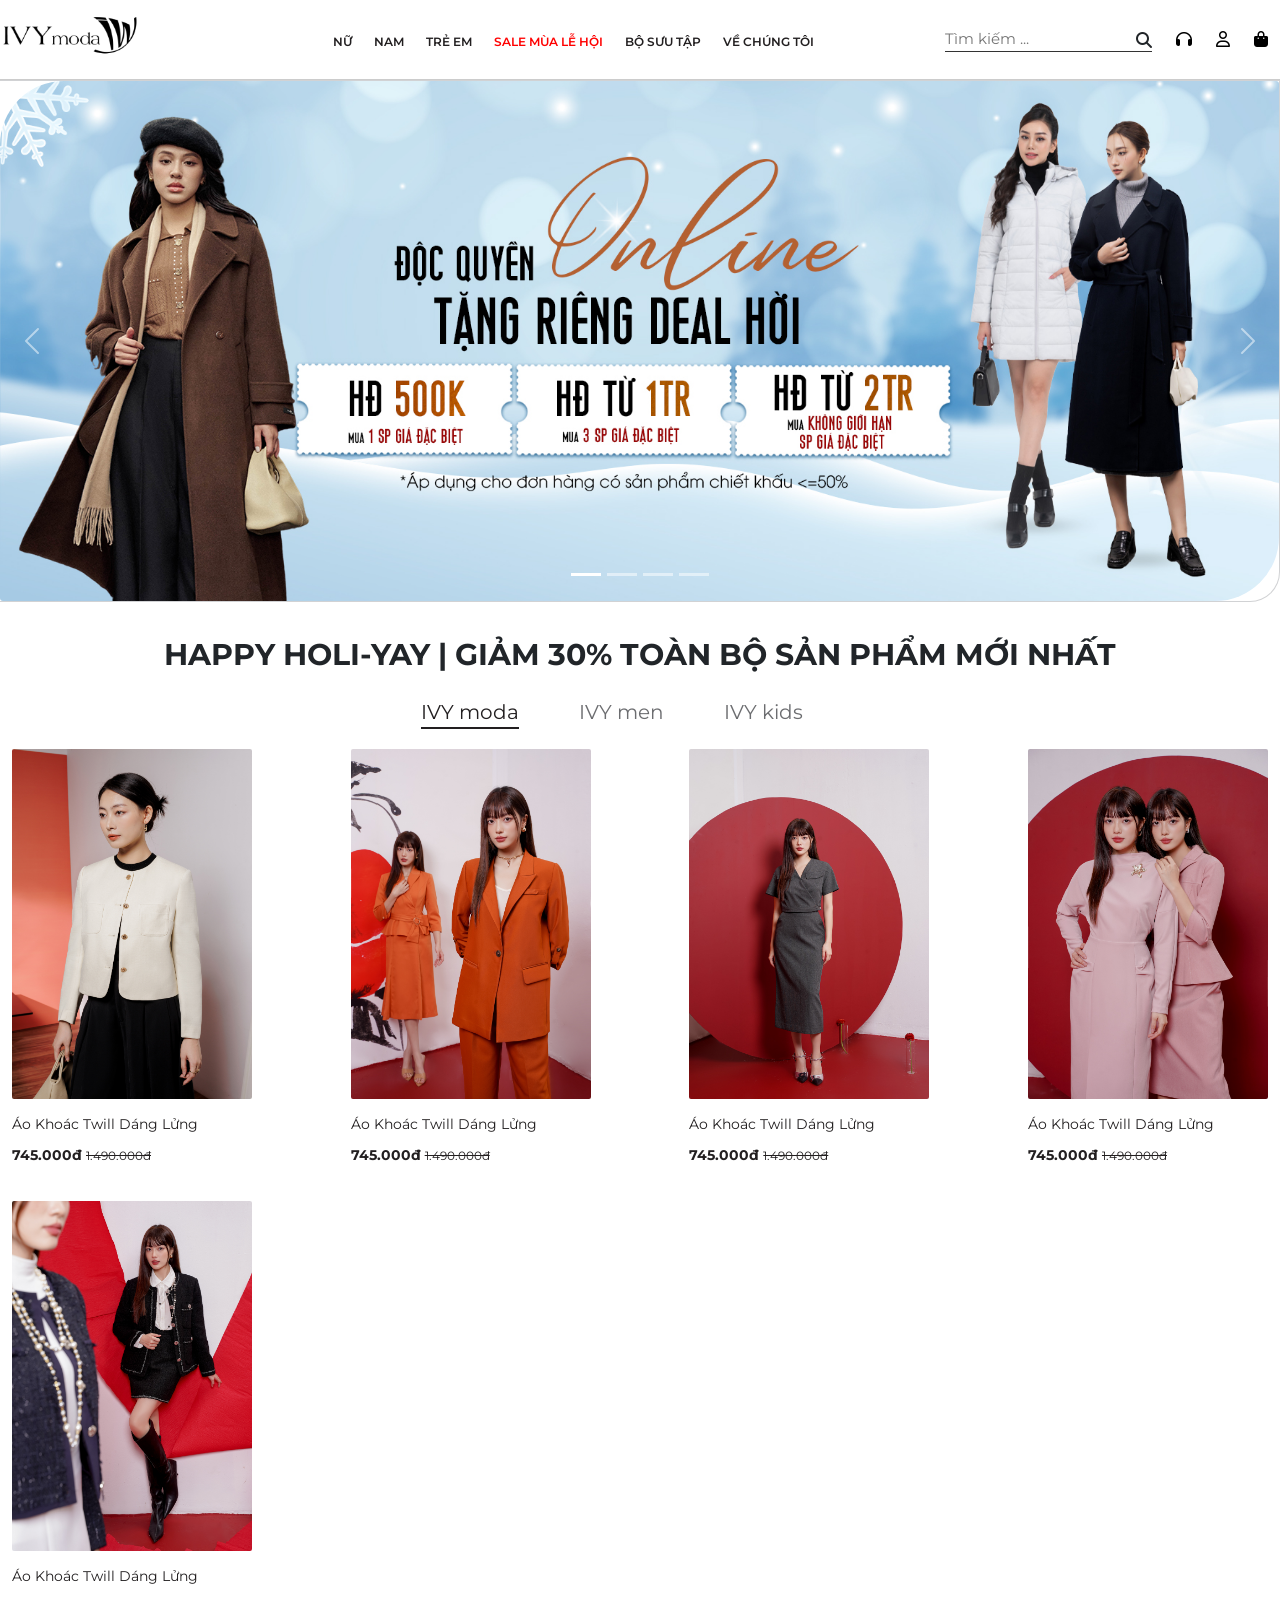
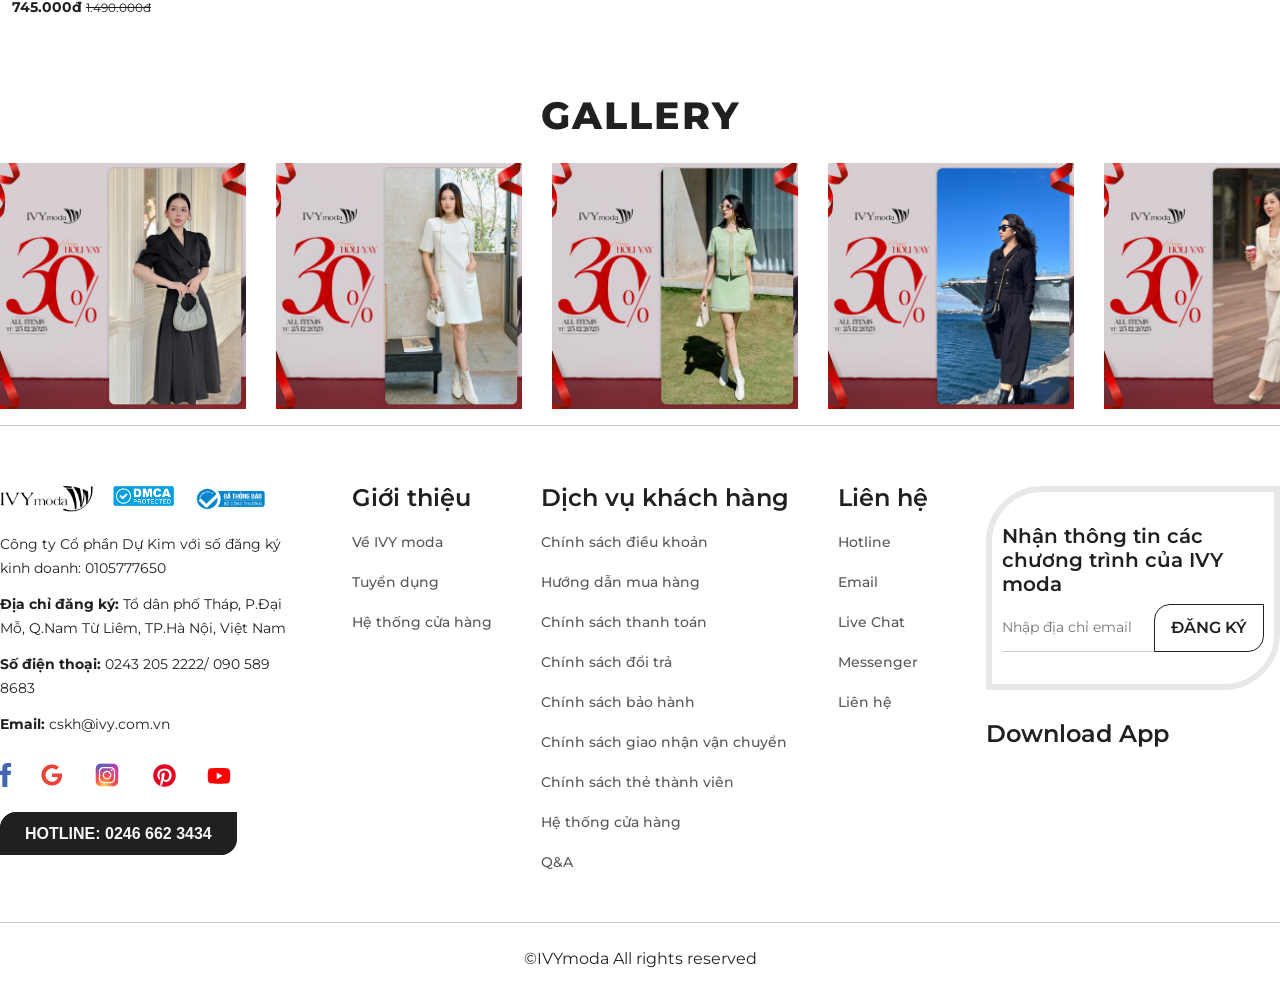
==== index.html @ 9cd6923f "updated" ====
<!DOCTYPE html>
<html lang="en">
<head>
    <meta charset="UTF-8">
    <meta name="viewport" content="width=device-width, initial-scale=1.0">
    <link href="https://cdn.jsdelivr.net/npm/bootstrap@5.3.2/dist/css/bootstrap.min.css" rel="stylesheet" integrity="sha384-T3c6CoIi6uLrA9TneNEoa7RxnatzjcDSCmG1MXxSR1GAsXEV/Dwwykc2MPK8M2HN" crossorigin="anonymous">
    <link rel="stylesheet" href="https://cdn.jsdelivr.net/npm/bootstrap@5.3.2/dist/css/bootstrap.min.css">
    <link rel="stylesheet" href="../css/style.css">
    <link rel="stylesheet" href="https://cdnjs.cloudflare.com/ajax/libs/font-awesome/6.5.1/css/all.min.css" integrity="sha512-DTOQO9RWCH3ppGqcWaEA1BIZOC6xxalwEsw9c2QQeAIftl+Vegovlnee1c9QX4TctnWMn13TZye+giMm8e2LwA==" crossorigin="anonymous" referrerpolicy="no-referrer" />
    <link rel="preconnect" href="https://fonts.googleapis.com">
    <link rel="preconnect" href="https://fonts.gstatic.com" crossorigin>
    <link href="https://fonts.googleapis.com/css2?family=Montserrat&display=swap" rel="stylesheet">
    <title>Trang Chủ | IVY moda</title>
    <link rel="icon" href="https://pubcdn.ivymoda.com/ivy2/images/logo-icon.ico" type="image/png" sizes="16x16">
</head>
<body>
    <header>
        <div class="container d-flex">
            <div class="logo">
                <a href="index.html">
                    <img src="../images/logo.png" alt="">
                </a>
            </div>
            <nav>
                <div class="menu">
                    <li><a href="">NỮ</a>
                        <ul class="sub-menu">
                            <ul class="event">
                                <li><a href="" class="sale">Online SALE tưng bừng - Mừng lễ hội</a></li>
                                <li><a href="cartegory.html">NEW ARRIVAL</a></li>
                                <li><a href="" class="sale">Online Exclusive</a></li>
                                <li><a href="">SEASON - MIỀN NAM</a></li>
                                <li><a href="">MOMENT OF BLISS</a></li>
                                <li><a href="">DIỄM THƯ</a></li>
                                <li><a href="">ARTISANAL DELICATE</a></li>
                                <li><a href="">PREMIUM HANDSEWN</a></li>
                            </ul>
                            <div class="main-sub">
                                <li><a href="">ÁO</a>
                                    <ul>
                                        <li><a href="">Áo sơ mi</a></li>
                                        <li><a href="">Áo thun/ len</a></li>
                                        <li><a href="">Áo peplum</a></li>
                                    </ul>
                                </li>
                                <li><a href="">ÁO KHOÁC</a>
                                    <ul>
                                        <li><a href="">Áo vest/ blazer</a></li>
                                        <li><a href="">Áo dạ/ măng tô</a></li>
                                        <li><a href="">Áo phao</a></li>
                                    </ul>
                                </li>
                                <li><a href="">SET BỘ</a>
                                    <ul>
                                        <li><a href="">Set bộ công sở</a></li>
                                        <li><a href="">Set bộ co-ords</a></li>
                                        <li><a href="">Set thun/ len</a></li>
                                    </ul>
                                </li>
                                <li><a href="">ĐẦM/ ÁO DÀI</a>
                                    <ul>
                                        <li><a href="">Đầm công sở</a></li>
                                        <li><a href="">Đầm voan/ maxi</a></li>
                                        <li><a href="">Đầm thun</a></li>
                                        <li><a href="">Áo dài</a></li>
                                    </ul>
                                </li>
                                <li><a href="">Quần & JUMPSUIT</a>
                                    <ul>
                                        <li><a href="">Quần Jean</a></li>
                                        <li><a href="">Quần lửng</a></li>
                                        <li><a href="">Quần dài</a></li>
                                    </ul>
                                </li>
                                <li><a href="">CHÂN VÁY</a>
                                    <ul>
                                        <li><a href="">Chân váy bút chì</a></li>
                                        <li><a href="">Chân váy chữ A</a></li>
                                        <li><a href="">Chân váy jeans</a></li>
                                    </ul>
                                </li>
                                <li><a href="">PHỤ KIỆN</a>
                                    <ul>
                                        <li><a href="">Đồ lót</a></li>
                                        <li><a href="">Phụ kiện</a></li>
                                        <li><a href="">Giày/dép & Sandals</a></li>
                                        <li><a href="">Túi/ ví</a></li>
                                    </ul>
                                </li>
                            </div>
                        </ul>
                    </li>
                    <li><a href="">NAM</a>
                        <ul class="sub-menu">
                            <ul class="event">
                                <li><a href="">NEW ARRIVAL</a></li>
                            </ul>
                            <div class="main-sub">
                                <li><a href="">ÁO</a>
                                    <ul>
                                        <li><a href="">Áo thun</a></li>
                                        <li><a href="">Áo khoác</a></li>
                                        <li><a href="">Áo sơ mi</a></li>
                                        <li><a href="">Áo vest</a></li>
                                    </ul>
                                </li>
                                <li><a href="">Quần Nam</a>
                                    <ul>
                                        <li><a href="">Quần Jean</a></li>
                                        <li><a href="">Quần lửng/ short</a></li>
                                        <li><a href="">Quần dài</a></li>
                                    </ul>
                                </li>
                                <li><a href="">PHỤ KIỆN</a>
                                    <ul>
                                        <li><a href="">Phụ kiện</a></li>
                                    </ul>
                                </li>
                            </div>
                        </ul>
                    </li>
                    <li><a href="">TRẺ EM</a>
                        <ul class="sub-menu">
                            <ul class="event">
                                <li><a href="">NEW ARRIVAL</a></li>
                                <li><a href="">ÁO KHOÁC</a></li>
                            </ul>
                            <div class="main-sub">
                                <li><a href="">BÉ TRAI</a>
                                    <ul>
                                        <li><a href="">Áo bé trai</a></li>
                                        <li><a href="">Quần bé trai</a></li>
                                        <li><a href="">Phụ kiện bé trai</a></li>
                                    </ul>
                                </li>
                                <li><a href="">BÉ GÁI</a>
                                    <ul>
                                        <li><a href="">Áo bé gái</a></li>
                                        <li><a href="">Quần bé gái</a></li>
                                        <li><a href="">Váy bé gái</a></li>
                                        <li><a href="">Chân váy bé gái</a></li>
                                        <li><a href="">Phụ kiện bé gái</a></li>
                                    </ul>
                                </li>
                            </div>
                        </ul>
                    </li>
                    <li><a href="" class="sale">SALE MÙA LỄ HỘI</a>
                        <ul class="sub-menu">
                            <ul class="event"></ul>
                            <div class="main-sub">
                                <li><a href="" class="sale">Săn sale từng bừng - Mừng đón mua lễ hội</a>
                                    <ul>
                                        <li><a href="">Sale of 30%</a></li>
                                        <li><a href="">Sale of 50%</a></li>
                                        <li><a href="">Sale of 70%</a></li>
                                    </ul>
                                </li>
                                <li><a href="" class="sale">Combo Áo phao + thun/len giảm 10% </a>
                                    <ul>
                                        <li><a href="">Áo phao</a></li>
                                        <li><a href="">Áo thun/len</a></li>
                                    </ul>
                                </li>
                            </div>
                        </ul>
                    </li>
                    <li><a href="">BỘ SƯU TẬP</a>
                        <ul class="sub-menu">
                            <div class="main-sub">
                                <li><a href="">NỮ</a>
                                    <ul>
                                        <li><a href="">MOMENT OF BLISS</a></li>
                                        <li><a href="">PREMIUM HANDSEWN</a></li>
                                        <li><a href="">BLOSSOMS DELIGHT</a></li>
                                        <li><a href="">DIỄM THƯ</a></li>
                                        <li><a href="">THE WHISPER OF CLASSY</a></li>
                                        <li><a href="">QUITELUXURY</a></li>
                                        <li><a href="">EXPRESS FALL/WINTER 2023 COLLECTION</a></li>
                                    </ul>
                                </li>
                            </ul>
                        </ul>        
                    </li>
                    <li><a href="">VỀ CHÚNG TÔI</a>
                        <ul class="sub-menu" id="about">
                            <ul class="event">
                                <li><a href="">Về IVY moda</a></li>
                                <li><a href="">Fashion Show</a></li>
                                <li><a href="">Hoạt động cộng đồng</a></li>
                            </ul>
                        </ul>              
                    </li>
            </nav>
            <div class="others">
                <li><input type="text" placeholder="Tìm kiếm ..." class="search-form"><i class="fa-solid fa-magnifying-glass"></i></li>
                <li><a href=""><i class="fa-solid fa-headphones"></i></a></li> 
                <li><a href="login.html"><i class="fa-regular fa-user"></i></a></li>
                <li><a href="cart.html"><i class="fa-solid fa-bag-shopping"></i></a></li>
            </div>
        </div>
    </header>   
    <main id="main" class="site-main">
        <div class="container">
            <div id="slider" class="carousel slide">
                <div class="carousel-indicators">
                    <button type="button" data-bs-target="#slider" data-bs-slide-to="0" class="active" aria-current="true" aria-label="Slide 1"></button>
                    <button type="button" data-bs-target="#slider" data-bs-slide-to="1" aria-label="Slide 2"></button>
                    <button type="button" data-bs-target="#slider" data-bs-slide-to="2" aria-label="Slide 3"></button>
                    <button type="button" data-bs-target="#slider" data-bs-slide-to="3" aria-label="Slide 4"></button>
                </div>
                <div class="carousel-inner">
                    <div class="carousel-item active">
                        <img src="../images/slider/slide1.jpg" class="d-block w-100" alt="...">
                    </div>
                    <div class="carousel-item">
                        <img src="../images/slider/slide2.jpg" class="d-block w-100" alt="...">
                    </div>
                    <div class="carousel-item">
                        <img src="../images/slider/slide3.jpg" class="d-block w-100" alt="...">
                    </div>
                    <div class="carousel-item">
                        <img src="../images/slider/slide4.jpg" class="d-block w-100" alt="...">
                    </div>
                </div>
                <button class="carousel-control-prev justify-content-start ps-3" type="button" data-bs-target="#slider" data-bs-slide="prev">
                  <span class="carousel-control-prev-icon" aria-hidden="true"></span>
                  <span class="visually-hidden">Previous</span>
                </button>
                <button class="carousel-control-next justify-content-end pe-3" type="button" data-bs-target="#slider" data-bs-slide="next">
                  <span class="carousel-control-next-icon" aria-hidden="true"></span>
                  <span class="visually-hidden">Next</span>
                </button>
            </div>
            <section class="home-new-pro">
                <div id="sale-content">
                    <strong>HAPPY HOLI-YAY | GIẢM 30% TOÀN BỘ SẢN PHẨM MỚI NHẤT</strong>
                </div>
                <div class="exclusive-tabs">
                    <div class="exclusive-head">
                        <ul>
                            <li class="exclusive-tab active">IVY moda</li>
                            <li class="exclusive-tab">IVY men</li>
                            <li class="exclusive-tab">IVY kids</li>
                        </ul>
                    </div>
                </div>
                <div class="home-cartegory">
                    <div class="moda active home-cartegory-content">
                        <div class="cartegory-right-content d-flex">
                            <div class="cartegory-right-content-item">
                                <div class="images">
                                    <img src="../images/moda/sp1.1.jpg" alt="">
                                    <img src="../images/moda/sp1.2.jpg" class="img-hover" alt="">
                                </div>
                                <p>Áo Khoác Twill Dáng Lửng</p>
                                <p><strong>745.000đ </strong><del>1.490.000đ</del></p>
                            </div>
                            <div class="cartegory-right-content-item">
                                <div class="images">
                                    <img src="../images/moda/sp2.1.jpg" alt="">
                                    <img src="../images/moda/sp2.2.jpg" class="img-hover" alt="">
                                </div>
                                <p>Áo Khoác Twill Dáng Lửng</p>
                                <p><strong>745.000đ </strong><del>1.490.000đ</del></p>
                            </div>
                            <div class="cartegory-right-content-item">
                                <div class="images">
                                    <img src="../images/moda/sp3.1.jpg" alt="">
                                    <img src="../images/moda/sp3.2.jpg" class="img-hover" alt="">
                                </div>
                                <p>Áo Khoác Twill Dáng Lửng</p>
                                <p><strong>745.000đ </strong><del>1.490.000đ</del></p>
                            </div>
                            <div class="cartegory-right-content-item">
                                <div class="images">
                                    <img src="../images/moda/sp4.1.jpg" alt="">
                                    <img src="../images/moda/sp4.2.jpg" class="img-hover" alt="">
                                </div>
                                <p>Áo Khoác Twill Dáng Lửng</p>
                                <p><strong>745.000đ </strong><del>1.490.000đ</del></p>
                            </div>
                            <div class="cartegory-right-content-item">
                                <div class="images">
                                    <img src="../images/moda/sp5.1.jpg" alt="">
                                    <img src="../images/moda/sp5.2.jpg" class="img-hover" alt="">
                                </div>
                                <p>Áo Khoác Twill Dáng Lửng</p>
                                <p><strong>745.000đ </strong><del>1.490.000đ</del></p>
                            </div>
                        </div>   
                    </div>
                    <div class="men home-cartegory-content">
                        <div class="cartegory-right-content d-flex">
                            <div class="cartegory-right-content-item">
                                <div class="images">
                                    <img src="../images/men/sp1.1.jpg" alt="">
                                    <img src="../images/men/sp1.2.jpg" class="img-hover" alt="">
                                </div>
                                <p>Áo Khoác Twill Dáng Lửng</p>
                                <p><strong>745.000đ </strong><del>1.490.000đ</del></p>
                            </div>
                            <div class="cartegory-right-content-item">
                                <div class="images">
                                    <img src="../images/men/sp2.1.jpg" alt="">
                                    <img src="../images/men/sp2.2.jpg" class="img-hover" alt="">
                                </div>
                                <p>Áo Khoác Twill Dáng Lửng</p>
                                <p><strong>745.000đ </strong><del>1.490.000đ</del></p>
                            </div>
                            <div class="cartegory-right-content-item">
                                <div class="images">
                                    <img src="../images/men/sp3.1.jpg" alt="">
                                    <img src="../images/men/sp3.2.jpg" class="img-hover" alt="">
                                </div>
                                <p>Áo Khoác Twill Dáng Lửng</p>
                                <p><strong>745.000đ </strong><del>1.490.000đ</del></p>
                            </div>
                            <div class="cartegory-right-content-item">
                                <div class="images">
                                    <img src="../images/men/sp4.1.jpg" alt="">
                                    <img src="../images/men/sp4.2.jpg" class="img-hover" alt="">
                                </div>
                                <p>Áo Khoác Twill Dáng Lửng</p>
                                <p><strong>745.000đ </strong><del>1.490.000đ</del></p>
                            </div>
                            <div class="cartegory-right-content-item">
                                <div class="images">
                                    <img src="../images/men/sp5.1.jpg" alt="">
                                    <img src="../images/men/sp5.2.jpg" class="img-hover" alt="">
                                </div>
                                <p>Áo Khoác Twill Dáng Lửng</p>
                                <p><strong>745.000đ </strong><del>1.490.000đ</del></p>
                            </div>
                        </div>   
                    </div>
                    <div class="kids home-cartegory-content">
                        <div class="cartegory-right-content d-flex">
                            <div class="cartegory-right-content-item">
                                <div class="images">
                                    <img src="../images/kids/sp1.1.jpg" alt="">
                                    <img src="../images/kids/sp1.2.jpg" class="img-hover" alt="">
                                </div>
                                <p>Áo Khoác Twill Dáng Lửng</p>
                                <p><strong>745.000đ </strong><del>1.490.000đ</del></p>
                            </div>
                            <div class="cartegory-right-content-item">
                                <div class="images">
                                    <img src="../images/kids/sp2.1.jpg" alt="">
                                    <img src="../images/kids/sp2.2.jpg" class="img-hover" alt="">
                                </div>
                                <p>Áo Khoác Twill Dáng Lửng</p>
                                <p><strong>745.000đ </strong><del>1.490.000đ</del></p>
                            </div>
                            <div class="cartegory-right-content-item">
                                <div class="images">
                                    <img src="../images/kids/sp3.1.jpg" alt="">
                                    <img src="../images/kids/sp3.2.jpg" class="img-hover" alt="">
                                </div>
                                <p>Áo Khoác Twill Dáng Lửng</p>
                                <p><strong>745.000đ </strong><del>1.490.000đ</del></p>
                            </div>
                            <div class="cartegory-right-content-item">
                                <div class="images">
                                    <img src="../images/kids/sp4.1.jpg" alt="">
                                    <img src="../images/kids/sp4.2.jpg" class="img-hover" alt="">
                                </div>
                                <p>Áo Khoác Twill Dáng Lửng</p>
                                <p><strong>745.000đ </strong><del>1.490.000đ</del></p>
                            </div>
                            <div class="cartegory-right-content-item">
                                <div class="images">
                                    <img src="../images/kids/sp5.1.jpg" alt="">
                                    <img src="../images/kids/sp5.2.jpg" class="img-hover" alt="">
                                </div>
                                <p>Áo Khoác Twill Dáng Lửng</p>
                                <p><strong>745.000đ </strong><del>1.490.000đ</del></p>
                            </div>
                        </div>   
                    </div>
                </div>
            </section>
            
            <section class="home-gallery">
                <h3 class="tittle-gallery">GALLERY</h3>
                <div class="list-gallery-items">
                    <ul class="items d-flex">
                        <li>
                            <img src="../images/galery/galery1.jpg"alt="">
                        </li>
                        <li>
                            <img src="../images/galery/galery2.jpg" alt="">
                        </li>
                        <li>
                            <img src="../images/galery/galery3.jpg" alt="">
                        </li>
                        <li>
                            <img src="../images/galery/galery4.jpg" alt="">
                        </li>
                        <li>
                            <img src="../images/galery/galery5.jpg" alt=""    >
                        </li>
                    </ul>
                </div>
            </section>
        </div>
    </main>
    
    <div class="site-bottom">
        <div class="container">
            <div class="main-footer d-flex">
                <div class="left-footer">
                    <div class="top-left">
                        <a href="">
                            <img src="../images/footer/logo-footer.png" alt="">
                        </a>
                        <a href="https://www.dmca.com/Protection/Status.aspx?ID=0cfdeac4-6e7f-4fca-941f-57a0a0962777&refurl=https://ivymoda.com/">
                            <img src="../images/footer/footer1.png" alt="">
                        </a>
                        <a href="http://online.gov.vn/Home/WebDetails/36596?AspxAutoDetectCookieSupport=1">
                            <img src="../images/footer/footer2.png" alt="">
                        </a>
                    </div>
                    <p>Công ty Cổ phần Dự Kim với số đăng ký kinh doanh: 0105777650</p>
                    <p><strong>Địa chỉ đăng ký:</strong> Tổ dân phố Tháp, P.Đại Mỗ, Q.Nam Từ Liêm, TP.Hà Nội, Việt Nam</p>
                    <p><strong>Số điện thoại:</strong> 0243 205 2222/ 090 589 8683</p>
                    <p><strong>Email:</strong> cskh@ivy.com.vn</p>
                    <ul class="list-social">
                        <li>
                            <a href="https://www.facebook.com/thoitrangivymoda/">
                                <img id="fb" src="../images/footer/ic_fb.svg" alt="">
                            </a>
                        </li>
                        <li>
                            <a href="https://ivymoda.com/">
                                <img id="gg" src="../images/footer/ic_gg.svg" alt="">
                            </a>
                        </li>
                        <li>
                            <a href="https://www.instagram.com/ivy_moda/">
                                <img id="ins" src="../images/footer/ic_instagram.svg" alt="">
                            </a>
                        </li>
                        <li>
                            <a href="https://www.pinterest.com/ivymoda/_saved/">
                                <img id="pin" src="../images/footer/ic_pinterest.svg" alt="">
                            </a>
                        </li>
                        <li>
                            <a href="https://www.youtube.com/user/thoitrangivymoda">
                                <img id="yt" src="../images/footer/ic_ytb.svg" alt="">
                            </a>
                        </li>   
                    </ul>
                    <div class="hotline">
                        <a href="tel:02466623434" class="button">Hotline: 0246 662 3434</a>
                    </div>
                </div>
                <div class="center-footer">
                    <div class="left-center">
                        <div class="title-footer">
                            <p class="title-footer">Giới thiệu</p>
                        </div>
                        <ul>
                            <li>
                                <a href="https://ivymoda.com/about/gioi-thieu">Về IVY moda</a>
                            </li>
                            <li>
                                <a target="_blank" href="https://tuyendung.ivy.com.vn">Tuyển dụng</a>
                            </li>
                            <li>
                                <a href="https://ivymoda.com/page/cuahang">Hệ thống cửa hàng</a>
                            </li>
                        </ul>
                    </div>
                    <div class="main-center">
                        <div class="title-footer">
                            <p class="title-footer">Dịch vụ khách hàng</p>
                        </div>
                        <ul>
                            <li>
                                <a href="https://ivymoda.com/about/chinhsach-dieukhoan">Chính sách điều khoản</a>
                            </li>
                            <li>
                                <a href="https://ivymoda.com/about/huong-dan-mua-hang">Hướng dẫn mua hàng</a>
                            </li>
                            <li>
                                <a href="https://ivymoda.com/about/chinh-sach-thanh-toan">Chính sách thanh toán</a>
                            </li>
                            <li>
                                <a href="https://ivymoda.com/about/chinh-sach-doi-tra">Chính sách đổi trả</a>
                            </li>
                            <li>
                                <a href="https://ivymoda.com/about/chinh-sach-bao-hanh">Chính sách bảo hành</a>
                            </li>
                            <li>
                                <a href="https://ivymoda.com/about/chinh-sach-giao-nhan-van-chuyen">Chính sách giao nhận vận chuyển</a>
                            </li>
                            <li>
                                <a href="https://ivymoda.com/about/chinh-sach-the-thanh-vien">Chính sách thẻ thành viên</a>
                            </li>
                            <li>
                                <a href="https://ivymoda.com/page/cuahang">Hệ thống cửa hàng</a>
                            </li>
                            <li>
                                <a href="https://ivymoda.com/about/qa">Q&amp;A</a>
                            </li>
                        </ul>
                    </div>
                    <div class="right-center">
                        <div class="title-footer">
                            <p class="title-footer">Liên hệ</p>
                        </div>
                        <ul>
                            <li>
                                <a href="tel:02466623434">Hotline</a>
                            </li>
                            <li>
                                <a href="mailto:saleadmin@ivy.com.vn">Email</a>
                            </li>
                            <li>
                                <a href="javascript:openCsChatBox();">Live Chat</a>
                            </li>
                            <li>
                                <a href="http://messenger.com/t/thoitrangivymoda" target="_blank">Messenger</a>
                            </li>
                            <li>
                                <a href="https://ivymoda.com/lien-he">Liên hệ</a>
                            </li>
                        </ul>
                    </div>
                </div>
                <div class="right-footer">
                    <div class="register-form">
                        <div class="title-footer">
                            <p class="title-footer">Nhận thông tin các chương trình của IVY moda</p>
                        </div>
                        <form id="frm_subscribe">
                            <input id="email_subscribe" type="text" name="email" placeholder="Nhập địa chỉ email" required="required">
                            <div class="btn-submit">
                                <input id="btn-submit" class="form-submit button--outline" value="Đăng ký" type="submit">
                            </div>
                        </form>
                        <div id="subscribe_error"></div>
                    </div>
                    <div class="info-right-ft">
                        <div class="title-footer">
                            <p class="title-footer">Download App</p>
                        </div>
                        <ul>
                            <li>
                                <a id="app_ios" href="http://ios.ivy.vn" class="link-white" target="_blank" title="Tải App IVYmoda trên App Store"> <img src="https://pubcdn.ivymoda.com/ivy2/images/appstore.png" class="img-fluid" alt=""> </a>
                            </li>
                            <li>
                                <a id="app_android" href="http://android.ivy.vn" class="link-white" target="_blank" title="Tải App IVYmoda trên Google Play"> <img src="https://pubcdn.ivymoda.com/ivy2/images/googleplay.png" class="img-fluid" alt=""> </a>
                            </li>
                        </ul>
                    </div>
                </div>
            </div>
        </div>
    </div>
    <footer id="footer" class="site-footer">
        <div class="coppy-right">©IVYmoda All rights reserved</div>
    </footer>
    <script src="https://cdn.jsdelivr.net/npm/bootstrap@5.3.2/dist/js/bootstrap.bundle.min.js"></script>
    <script src="../js/script.js"></script>
</body>
</html>
---- css/style.css ----
*{
    margin: 0;
    padding: 0;
    box-sizing: border-box;
    font-family: 'Montserrat', sans-serif;
}
html {
    scroll-behavior: smooth !important;
    margin: auto;
}
.container{
    max-width: 1400px;
    border-bottom: 0.8px solid #ccc;
    padding: 0;
}
ul{
    padding-left: 0;
}
li{
    list-style: none;
}
a, p{
    text-decoration: none;
    font-size: 12px;
    color: #221F20;
    font-weight: 600;
    margin-bottom: 0;
}
.sale{
    color: red;
}
input:focus{
    outline: none;
}
.form-control:focus{
    outline: none;
}
.button--outline{
    background-color: white;
    border: 1px solid #221f20;
    color: #221f20;
    padding: 15px;
    line-height: 24px;
    font-size: 16px;
    font-weight: 600;
    height: 48px;
    width: 100%;
    text-transform: uppercase;
    border-radius: 16px 0;
    cursor: pointer;
    text-align: center;
    transition: 0.2s;
}
.button--outline a{
    margin: auto;
    font-size: 18px;
    display: block;
    width: 100%;
    height: 100%;
}
.button a{
    margin: auto;
    font-size: 14px;
    display: block;
    width: 100%;
    height: 30px;
}
.button--outline:hover{
    background-color: #221f20 !important;
    color: white;
}
.button--outline:hover a{
    color: white;
}
.button{
    color: white;
    border: 1px solid #221f20;
    background-color: #221f20;
    padding: 15px;
    line-height: 24px;
    font-size: 16px;
    font-weight: 600;
    height: 48px;
    width: 100%;
    text-transform: uppercase;
    border-radius: 16px 0;
    cursor: pointer;
    text-align: center;
    transition: 0.2s;
}
.button a{
    color: white;
}
.button:hover{
    background-color: white !important;
    color: #221f20 !important;
    border: 1px solid #221f20 !important;
}
.button:hover a{
    color: #221f20 !important;
}
.d-flex{
    flex-wrap: wrap;
}
/* ....................Header................... */
header{
    position: fixed;
    top: 0;
    left: 0;
    right: 0;
    background: #fff;
    z-index: 20;
}   
header .container{
    justify-content: space-between;
    height: 80px;
    position: relative;
    align-items: center;
}
.carousel-contral-next{
    justify-content: right;
}

.carousel-contral-prev{
    justify-content: left;
}

.logo{
    flex: 1;
}
.logo img{
    height: auto;
    width: 140px;
}
.menu{
    flex: 3;
    display: flex;
    justify-content: center;
    position: relative;
    font-size: 16px;
}
.menu > li{
    padding: 15px 0 12px 12px;
    margin-left: 10px;
    font-size: 15px;
}
.sub-menu{
    position: absolute;
    width: 1400px;
    border: 1px solid #ccc;
    border-radius: 5px;
    margin: 10px 20px 5px 0;
    visibility: hidden;
    left: -350px;
    transition: 0.1s;
    top: 50px;
    display: flex;
    background-color: #FFf;
    padding: 20px 20px;
}
.sub-menu li{
    padding: 10px 30px 0 0;
}
.main-sub{
    display: flex;
    flex-wrap: wrap;
}
.main-sub ul{
    padding-right: 20px;
}
.main-sub ul li a{
    opacity: 0.5;
}
.main-sub > li > a{
    font-size: 14px;
}
.event{
    padding-top: 10px;
}
.event a{
    font-size: 14px;
}
.event li{
    padding: 0 40px 15px 20px;
}
#about{
    width: 230px;
    left: 80%;
    padding: 0;
    padding-bottom: 10px;
}

.menu > li:hover .sub-menu{
    visibility: visible;
    top: 30px;
}
.menu > li > a:hover{
    color: #ebc028;
}

.menu li .sale:hover{
    color: red;
}
.others{
    flex: 1.5;
    display: flex;
    justify-content: right;
}
.others > li{
    padding: 0 12px;
    align-self: center;
}
.others > li a{
    color: black;
    font-size: 16px;
}
.others > li:first-child{
    position: relative;
}
.others > li:first-child input{
    width: 100%;
    border: none;
    background: none;
    border-bottom: 1px solid #333;
    font-size: 15px;
}

.others > li:first-child i{
    padding: 0 12px;
    position: absolute;
    right: 0;
    top: 5px;
}

/* ...................MAIN............................*/
main{
    padding-top: 80px;
}

/* .................Slider..................... */
#slider .carousel-inner{
    border: 1px solid #D1D2D4;
    border-left: none;
    border-bottom-right-radius: 30px;
}
#slider img{
    border-radius: 64px 3px;
}
/* Caterogy-Home */
.home-new-pro{
    margin: 30px 0;
}
#sale-content{
    font-size: 30px;
    text-align: center;
}
.exclusive-head ul {
    text-align: center;
    margin-top: 20px;
}
.exclusive-tab {
    color: #6C6D70;
    font-size: 20px;
    line-height: 30px;
    margin-right: 56px;
    display: inline-block;
    cursor: pointer;
}
.exclusive-tab.active {
    color: #221F20;
    border-bottom: 2px solid #221F20;
}
.home-cartegory-content{
    display: none;
}
.home-cartegory-content.active{
    display: block;
}
/* Gallery */
.home-gallery{
    margin-top: 40px;
}
.home-gallery .tittle-gallery{
    font-weight: 800;
    font-size: 38px;
    line-height: 46px;
    color: #221F20;
    text-align: center;
    letter-spacing: 2px;
    margin-bottom: 24px;
    text-transform: uppercase;
}
.home-gallery .items{
    justify-content: space-between;
    flex-wrap: nowrap;
}
.home-gallery img{
    width: 246px;
    height: 246px;
    transition: 2s;
    margin-right: 30px;
}
/* Cartergory */
.cartegory-top, .product-top{
    align-items: center;
    height: 60px;
    margin-bottom: 30px;
}
.cartegory-top p,.cartegory-top a, .product-top p, .product-top a{
    padding: 10px 20px;
    font-size: 16px;
    font-weight: 500;
}
.cartegory-left{
    width: 21%;
    padding-right: 15px;
}
.cartegory-left-li{
    padding: 0 12px;
    margin-bottom: 16px;
    border-bottom: 1px solid #F7F8F9;
}
.cartegory-left-li-content{
    font-size: 16px;
    line-height: 20px;
    color: #221F20;
    display: flex;
    align-items: center;
    justify-content: space-between;
    margin-bottom: 18px;
    font-weight: normal;
    cursor: pointer;
}
.cartegory-left-li.size ul{
    justify-content: space-between;
}
.cartegory-left-li-menu + .sub-cartegory{
    display: none;
}
.cartegory-left-li-menu.block + .sub-cartegory{
    display: block;
}
.cartegory-left-li .list-size li{
    padding: 10px 0;
    width: 20%;
    margin: 0px 10px 10px 0;
    text-align: center;
    font-size: 13px;
    font-weight: 100;
    border: 1px solid #ccc;
    cursor: pointer;
}
.cartegory-left-li .list-size li.active{  
    border: 1px solid #221F20;
}

.cartegory-left-li-content .icon-plus::before{
    content: "\002b";
    font-size: 24px;
}

.cartegory-left-li-content .icon-minus{
    display: none;
}
.cartegory-left-li-content .icon-minus::before{
    content: "\2212";
    font-size: 24px;
}
.cartegory-left-li-menu.block .icon-plus{
    display: none;
}
.cartegory-left-li-menu.block .icon-minus{
    display: block;
}
.cartegory-left-li .list-color li{
    width: 18px;
    height: 18px;
    margin: 0px 13px 20px 0;
    border-radius: 50%;
    background-color: #e8ef0c;
    display: inline-block;
    cursor: pointer;
}
.cartegory-left-li .list-color li.active{
    border: 2px solid #221F20;
}
.cartegory-left-li .list-color li:nth-child(2){
   background-color: rgb(87, 207, 87);
}
.cartegory-left-li .list-color li:nth-child(3){
    background-color: rgb(136, 136, 136);
}
.cartegory-left-li .list-color li:nth-child(4){
    background-color: rgb(238, 136, 192);
}
.cartegory-left-li .list-color li:nth-child(5){
    background-color: rgb(241, 75, 19);
}
.cartegory-left-li .list-color li:nth-child(6){
    background-color: #fff;
}
.cartegory-left-li .list-color li:nth-child(7){
    background-color: rgb(67, 20, 29);
}
.cartegory-left-li .list-color li:nth-child(8){
    background-color: rgb(67, 59, 67);
}
.cartegory-left-li .list-color li:nth-child(9){
    background-color: rgb(125, 131, 18);
}
.cartegory-left-li .list-color li:nth-child(10){
    background-color: rgb(239, 68, 177);
}
.cartegory-left-li .list-color li:nth-child(11){
    background-color: rgb(186, 186, 186);
}
.slidecontainer{
    width: 100%;
}
.slider {
    appearance: none;
    width: 100%; 
    height: 5px; 
    background: #000; 
    outline: none; 
    opacity: 0.7; 
    transition: opacity .2s;
}
.slider::-webkit-slider-thumb {
    appearance: none;
    width: 25px;
    height: 25px;
    background: #000000;
    border: 1px solid #fff;
    border-radius: 50%;
    cursor: pointer;
}
.value-range{
    justify-content: space-between;
    font-size: 14px;
    margin-top: 15px;
}

.radio-cartegory label{
    font-weight: 600;
    font-size: 14px;
    line-height: 16px;
    color: #221F20;
    display: flex;
    margin-bottom: 20px;
    align-items: center;
}
label input{
    width: 20px;
    height: 25px;
    margin-right: 10px;

}
.filter-button{
    justify-content: space-around;
}
.filter-button .btn{
    width: 40%;
    font-size: 14px;
    font-weight: 400;
}
.cartegory-right{
    width: 79%;
}
.right-top{
    justify-content: flex-end;
}
.cartegory-top{
    font-size: 14px;
}
.cartegory-top p, .cartegory-top a{
    font-size: 14px;
}

.cartegory-right-top-item{
    padding: 0 12px;
    width: 25%;
}
.cartegory-right-content{
    margin-top: 20px;
    justify-content: space-between;
    margin-bottom: 20px;

}
.cartegory-right-content-item{
    width: calc(25%-12px);
    padding: 0 12px;
    align-items: center;
    margin-bottom: 30px;
}
.cartegory-right-content-item p{
    font-size: 14px;
    font-weight: unset;
    padding: 5px 0;
}
del{
    font-size: 12px;
}
.images{
    position: relative;
}
.cartegory-right-content-item img{
    display: block;
    width: 240px;
    height: 350px;
    border-radius: 2px;
    margin-bottom: 10px;
    transition: 0.5s;
}
.img-hover{
    position: absolute;
    left: 0;
    top: 0;
    opacity: 0;
    visibility: hidden;
    transition: 0.5s;
}
.cartegory-right-content-item img:hover{
    visibility: hidden;
}
.cartegory-right-content-item:hover .img-hover{
    opacity: 1;
    visibility: visible;
} 
.cartegory-right-top-item button{
    width: 100%;
    padding: 10px 15px;
    display: flex;
    justify-content: space-between;
    background-color: #fff;
    border-radius: 2px;
    border: 1px solid #dddddd;
    cursor: pointer;
}

.cartegory-right-top-item select {
    width: 100%;
    padding: 10px 15px;
    display: flex;
    justify-content: space-between;
    background-color: #fff;
    border-radius: 2px;
    border: 1px solid #dddddd;
    cursor: pointer;
}
/* Product */
.product-top{
    margin: 5px 0 40px;
    border-top: 0.2px solid #eff0f2;
    border-bottom: 0.2px solid #eff0f2;
    font-size: 13px;
}
.product-top p, .product-top a{
    font-size: 14px;
}
.product-content{
    margin-top: 30px;
}
.product-content-left{
    width: 50%;
}
.product-content-left-big-img {
    width: 80%;
    position: relative;
    overflow: hidden;
}
.product-content-left-big-img img{
    width: 100%;
    height: 100%;
    object-fit: cover;
}
.product-content-left-big-img .photo{
    position: absolute;
    top: 0;
    left: 0;
    width: 100%;
    height: 100%;
    background-repeat: no-repeat;
    background-position: center;
    background-size: cover;
}
.product-content-left-small-img{
    width: 20%;
    padding-left: 20px;
}
.product-content-left-small-img img{
    width: 80%;
    height: auto;
    margin-bottom: 5px;
}
.product-content-right{
    width: 50%;
    padding-left: 100px;
}
.product-content-right h1{
    font-size: 30px;
    font-weight: 600;
    line-height: 32px;
    color: #221f20;
}
.product-content-right .product-content-right-sub-info{
    margin-top: 16px;
    align-items: center;
    white-space: nowrap;
    font-size: 19px;
    line-height: 24px;
    color: #6c6d70;
}
.product-content-right .product-content-right-sub-info p{
   font-weight: 100;
   flex: 1;
}
.product-content-right-sub-info .product-content-right-rating{
    flex: 3;
}
.product-content-right-sub-info .product-content-right-rating-wrapper{
    flex: 0 0 90px;
    max-width: 90px;
    height: 18px;
    position: relative;

}
.product-content-right-sub-info .product-content-right-rating-background{
    position: absolute;
    width: 100%;
    height: 100%;
    top: 0;
    left: 0;
    z-index: 1;
    background-image: url(images/rating.svg);
    background-position: left;
    background-repeat: repeat-x;
}
.product-content-right-sub-info .product-content-right-rating-bar{
    position: absolute;
    height: 100%;
    top: 0;
    left: 0;
    z-index: 1;
    background-image: url(images/rating-filled.svg);
}
.product-content-right-sub-info .product-content-right-rating span{
    padding-left: 14px;
}
.product-content-right-price{
    margin-top: 24px;
    position: relative;
    display: inline-block;
}
.product-content-right-price b{
    font-size: 24px;
    line-height: 32px;
    font-weight: 600;
    color: #221f20;
}
.product-content-right-price del{
    font-size: 16px;
    line-height: 16px;
    font-weight: 400;
    color: #878585;
}
.product-content-right-price .product-content-right-price-sale{
    position: absolute;
    right: -30%;
    top: -10px;
    background-color: #dc633a;
    color: #F7F8F9;
    padding: 3px 12px;
    font-size: 14px;
    font-weight: 600;
    border-radius: 2px;
}
.product-content-right-color{
    margin-top: 20px;
}
.product-content-right-color p{
    font-size: 20px;
    line-height: 30px;
}
.product-content-right-color ul{
    margin-top: 18px;
}
.product-content-right-color li{
    width: 20px;
    height: 20px;
    border-radius: 50%;
    background-color: #ffe4b5;
    margin: 0 8px;
    cursor: pointer;
    position: relative;
}
.product-content-right-color li:hover{
    border: 2px solid #221F20;
}
.product-content-right-color li.active{
    border: 2px solid #221F20;
}
.product-content-right-color li:nth-child(2){
    background-color:  #996515;
}
.product-content-right-color li:nth-child(3){
    background-color: #bcb552;
}
.product-content-right-size{
    margin-top: 24px;
}
.product-content-right-size ul{
    margin-bottom: 10px;
}
.product-content-right-size .button-size{
    width: 50px;
    padding: 10px 0 8px;
    text-align: center;
    margin-right: 10px;
    border-radius: 2px;
    font-weight: 400;
    transition: 0s;
    cursor: pointer;
    border: 0.8px solid #ccc;
}
.product-content-right-size .button-size.active{
    border: 0.8px solid #221f20;
}

.product-content-right-size a{
    color: #878585;
    font-weight: 400;
}
.quantity{
    margin-top: 24px;
    align-items: center;
}
.quantity p{
    font-size: 18px;
    line-height: 1.2;
    font-weight: 500;
}
.quantity-input{
    width: 144px;
    position: relative;
    height: 48px;
    margin-left: 20px;
}
.quantity-input input{
    text-align: center;
    width: 144px;
    height: 48px;
    border: 0.8px solid #ccc;
    border-radius: 16px 0;
    padding: 15px;
    padding-left: 30px;
    font-size: 14px;
    position: absolute;
    color: #57585A;
}
    
.quantity-decrease, .quantity-increase{
    position: absolute;
    width: 48px;
    height: 48px;
    top: 0;
    left: 0;
    justify-content: center;
    align-items: center;
    border: 0.8px solid #ccc;
    border-radius: 16px 0;
    background-color: white;
    cursor: pointer;
}
.quantity-increase{
    top: 0;
    left: 67%;
 }

.product-content-right-action{
    margin-top: 30px;
}
.product-content-right-action button{
    font-size: 15px;
    height: 48px;
    justify-content: center;
    max-width: 160px;
    width: 100%;
    margin-right: 20px;
    padding-bottom: 35px;
}
.product-content-right-action button:nth-child(2){
    max-width: 130px;
}
.product-content-right-action button:nth-child(3){
    width: 100%;
    max-width: 50px;
    font-size: 18px;
}
.product-content-right-action button:hover{
    background-color: #221F20;
    color: #E7E8E9;
}
.product-content-right-action button:nth-child(1):hover{
    color: #221F20;
    background-color: #fff;
}
.product-content-right-action-find{
    margin-top: 10px;
    width: 100%;
}
.product-content-right-action-find a{
    font-size: 14px;
    text-decoration: underline;
    line-height: 16px;
    font-weight: 400;
}
.product-content-right-bottom{
    margin-top: 50px;
}
.product-content-right-bottom-top-line{
    border-top: 0.8px solid #f7f8f9;
    margin-bottom: 20px;
}
.product-content-right-bottom-main-title{
    border-bottom: 2px solid #f7f8f9;
    max-width: 100%;
}
.product-content-right-bottom-main-title-item{
    margin-right: 35px;
    padding: 16px 0;
    border-bottom: 2px solid #000000;
    font-weight: 600;
    font-size: 12px;
    line-height: 16px;
    border-bottom: 2px solid transparent;
    color: #6c6d70; 
    cursor: pointer;
    transition: 0.2s;
}
.product-content-right-bottom-main-title-item.active{
    border-bottom: 2px solid #000;
}
.product-content-right-bottom-main-contents{
    height: auto;
}
.product-content-right-bottom-main-contents p{
    font-size: 14px;
    line-height: 24px;
    color: #3e3e3f;
    font-weight: 400;
    margin-bottom: 20px;
}
.product-content-right-bottom-main-content{
    display: none;
}
.product-content-right-bottom-main-content.active{
    display: block;
}

.product-content-right-bottom-main-content{
    padding-top: 24px;
    overflow: hidden;
    line-height: 24px;
    height: 7em;
    font-size: 14px;
}
.product-content-right-bottom-main-content.detail tr{
    height: 25px;
    line-height: 14px;
}

.show-more{
    padding-top: 10px;
    text-align: center;
    height: 50px;
    position: relative;
    margin-bottom: 20px;
}
.show-more i{
    cursor: pointer;
    max-width: 100%;
    height: auto;
    border: 1px solid #ccc;
    padding: 5px;
    border-radius: 50%;
    background-color: white;
    position: absolute;
    top: 5px;
    left: calc(50% - 27px);
    z-index: 1;

}
.show-more .up{
    display: none;
}
.show-more .inline{
    margin-top: -16px;
    border-bottom: 1px solid #c9baba;
    position: absolute;
    height: 50%;
    width: 100%;
}

/* Cart */
.cart-top{
    padding-top: 20px;
    border: 1px solid #ccc;
    border-radius: 16px 0;
    width: 80%;
    margin: 20px auto;
}
.cart-top ul{
   display: flex;
   position: relative;
   padding: 20px 10px;
   overflow: hidden;
}
.cart-top ul::before{
    content: '';
    width: 72%;
    height: 5px;
    position: absolute;
    background-color: #c4c3c3;
    top: 30%;
    left: 12%;
 }
.cart-top li{
    font-size: 13px;
    margin: auto;
    text-align: center;
    position: relative;
    padding-top: 20px;
}
.cart-top li::before{
    content: '';
    width: 16px;
    height: 16px;
    position: absolute;
    background-color: #f1f2f4;
    border-radius: 50%;
    z-index: 3;
    top: -5%;
    left: 40%;
    border: 1px solid #6e6f70;
}
.cart-top li.active::before{
    background-color: #0f0f0f;
    border: 2px solid #D1D2D4;
}
.cart-top li.active::after{
    height: 5px;
    content: '';
    width: 2000px;
    position: absolute;
    background-color:  white;
    top: 4px;
    right: 30px;
}

.cart-top li.active:nth-child(1)::after{
    z-index: 2;
}
.cart-top li.active:nth-child(2)::after{
    height: 5px;
    content: '';
    width: 2000px;
    position: absolute;
    background-color:  #0f0f0f;
    top: 4px;
    right: 30px;
}
.cart-top li.active:nth-child(3)::after{
    height: 5px;
    content: '';
    width: 2000px;
    position: absolute;
    background-color:  #0f0f0f;
    top: 4px;
    right: 30px;
}
.cart-top li.active:nth-child(4)::after{
    height: 5px;
    content: '';
    width: 2000px;
    position: absolute;
    background-color:  #0f0f0f;
    top: 4px;
    right: 70px;
}

.cart-main{
    margin-top: 40px;
}
.cart-left{
    flex: 2;
    padding: 0 15px;
}
.cart-left table{
    margin-top: 30px;
    width: 100%;
    height: auto;
    font-size: 13px;
    font-weight: 500;
    border-collapse: collapse;
}
.cart-left .btn-remove-item{
    border: none;
    background: none;
}
thead{
    border-bottom: 1px solid #e7e8e9;
    text-align: left;
}
.cart-left thead tr{
    line-height: 50px;
}
.cart-left thead{
    font-size: 13px;
}
.cart-left thead th{
    font-weight: 600;
    color: #6C6D70;
}
.cart-left tbody tr{
    border-bottom: 1px solid #e7e8e9;
}
.cart-left tbody td{
    line-height: 40px;
    vertical-align: top;
    padding: 24px 0 10px;
    width: auto;
}
.cart-left tbody td h3{
    font-size: 16px;
    font-weight: 300;
}
.cart-left tbody td p{
    font-weight: 500;
    font-size: 14px;
}
.cart-left tbody td:nth-child(2){
    width: 120px;
}
.cart-left tbody td:nth-child(2) p{
    font-size: 16px;
}
.cart-left tbody td:nth-child(3){
    width: 180px;
}
.cart-left tbody td:nth-child(4){
    font-size: 20px;
    width: 120px;
}
.cart-left tbody td:nth-child(5){
    width: 60px;
    text-align: center;
    font-size: 24px;
    cursor: pointer;
}
.cart-item{
    width: 400px;
}
.cart-item-img{
    width: 160px;
}
.cart-item-img img{
    width: 95%;
    height: auto;
}
.cart-item-content{
    padding-left: 10px;
}
.cart-item-properties{
    justify-content: space-between;
}
.quantity-item{
    margin-left: 0;
    margin-right: 10px;
}
.cart-continue{
    text-align: center;
    margin-top: 30px;
    padding: 15px 10px;
    width: 30%;
    border-radius: 16px 0;
    margin-bottom: 30px;
}
.cart-continue:hover{
    background-color: #221f20;
}
.cart-continue:hover a{
    color: #f7f8f9;
}
.cart-continue a{
    font-size: 16px;
    line-height: 20px;
    font-weight: 500;
}
.cart-continue i{
    margin-right: 10px;
    font-size: 16px;
}
.cart-right{
    flex: 1;
    padding: 0 15px;
}
.cart-summary{
    padding: 22px;
    background: rgba(247, 248, 249, 0.5);
    border-radius: 5px;
    padding-bottom: 40px;
}
.cart-summary-overview{
    padding-bottom: 10px;
    margin-bottom: 20px;
    border-bottom: 1px solid #ccc;
}
.cart-summary-overview h3{
    margin-bottom: 10px !important;
}
.cart-summary-overview-item{
    justify-content: space-between;
}
.cart-summary-overview-item p{
    margin-bottom: 20px;
    font-size: 14px !important;
    line-height: 16px;
    padding: 0 !important;
}
.cart-summary h3{
    padding: 10px 0;
}
.cart-summary p{
    font-size: 15px;
    line-height: 16px;
    font-weight: 500;
}
.cart-summary-note{
    padding-bottom: 40px;
    justify-content: space-between;
    border-bottom: 1px solid rgba(165, 165, 165, 0.5);
    color: brown;
}
.cart-summary-note i{
    width: 20px;
    height: 20px;
    font-size: 12px;
    padding-top: 3px;
    text-align: center;
    border: 1px solid brown;
    border-radius: 50%;
}
.cart-summary-note p{
    color: brown;
}
.cart-right .button{
    padding: 0;
}
.cart-right .button a{
    margin-top: 13px;
}

/* Delivery */
.delivery-main h3{
    font-size: 20px;
    line-height: 30px;
    margin-bottom: 20px;
}
.delivery-main p{
    font-size: 14px;
    line-height: 16px;
    padding: 10px 0;
    font-weight: 500;
}
.delivery-payment{
    flex: 2;
    margin: 30px 0;
}
.delivery{
    margin-bottom: 30px;
}

.delivery-address{
    flex: 3;
    padding: 10px 10px 10px 0;
}
.address{
    padding: 25px 20px;
    border: 1px solid #ccc;
    border-radius: 32px 0;
    margin-bottom: 30px;
}
.address-top{
    justify-content: space-between;
    align-items: center;
}
.address-top p{
    font-size: 18px;
}
.address-top .button{
    width: 25%;
    padding-top: 10px;
}
.add-address{
    padding-bottom: 35px;
    width: 40%;
}
.add-address a, .add-address i{
    font-size: 16px;
    font-weight: 400;
    color: #E7E8E9;
}
.add-address:hover{
    background-color: #fff;
}
.add-address:hover a, .add-address:hover i{
    color: #221f20;
}
.delivery-method{
    flex: 2;
    padding: 10px 0 10px 15px;
}
.method{
    padding: 25px 20px;
    border: 1px solid #ccc;
    border-radius: 32px 0;
    margin-bottom: 40px;
}
.method label{
    font-size: 14px;
    font-weight: 600;
    margin-left: 5px;
}
.method p{
    margin: auto;
    font-size: 12px;
    margin-left: 20px;
}

.vat .form-check{
    display: inline-block !important;
    height: 30px;
}
.vat .form-check input{
    width: 20px;
    height: 20px;
}
.checked-vat li{
    height: 50px;
    margin-bottom: 20px;
}
.checked-vat li input{
    padding: 15px;
}
.payment{
    margin-top: 50px;
}
.payment h3{
    margin-bottom: 0;
}
.payment-methods{
    padding: 20px;
}
.payment-methods{
    margin-top: 30px;
    padding: 10px 20px;
    border: 1px solid #ccc;
    border-radius: 32px 0;
}
.payment-methods p{
    color: rgb(211, 63, 63);
    margin-bottom: 10px;
}
.payment-methods div{
    padding: 0;
    margin-bottom: 20px;
}
.payment-methods div label{
    margin-left: 10px;
    width: 50%;
}
.atm-method p{
    color: unset;
    margin-left: 20px;
    padding: 0;
    padding-top: 5px;
}
.code-top{
    padding: 10px 10px;
    justify-content: space-around;
}
.code-top a{
    font-size: 18px;   
} 
.code-top a:nth-child(2){
    font-weight: 500;
}
.code-center{
    padding: 10px 10px;
    justify-content: space-between;
    font-size: 20px;
}
.code-center input{
    width: 65%;
}
.code-center .button--outline{
    width: 30%;
}
.code-center .button--outline a{
    font-size: 14px;
}
.code-bottom{
    text-align: center;
}
.code-bottom select{
    margin-top: 10px;
    width: 95%;
    height: 45px;
    padding: 10px;
    border: 0.8px solid #ccc;
    border-radius: 5px;
}
.code-bottom option{
    font-size: 16px;
    line-height: 30px;
}
/* Payment */
.payment-main{
    width: 1000px;
    margin: auto; 
    margin-top: 40px;
}
.payment-left{
    padding-right: 10px;
    flex: 3;
}
.list-bank{
    margin-top: 20px;
    padding: 20px;
    border: 1px solid #ccc;
    border-radius: 5px;
}
.search-bank{
    position: relative;
}
.search-bank input{
    padding: 0 35px;
    border: 0.8px solid #ccc;
    border-radius: 4px;
    width: 100%;
    height: 40px;
}
.search-bank i{
    position: absolute;
    height: 40px;
    font-size: 18px;
    top: 10px;
    left: 10px;
    color: #7e7f80;
}

.payment-right{
    padding-left: 10px;
    flex: 2;
}
.detail-info{
    margin-top: 20px;
    border: 1px solid #ccc;
    padding: 15px 15px 20px;
    border-radius: 5px;
}
.payment-title{
    justify-content: space-between;
    padding: 10px;
    background-color: #f2f3f4;
    border-radius: 5px;
}
.detail-info p{
    font-size: 14px;
    font-weight: 500;
    padding: 5px 0;
    margin-top: 8px;
}

.detail-info .money{
    justify-content: space-between;
    margin-top: 15px;
    padding-top: 15px;
    border-top: 1px solid #ccc;
}

.money p{
    margin-top: 0;
}
.money b{
    font-size: 22px;
    color: rgb(66, 112, 186);
}
/* Completed */
.completed{
    margin: 50px 0;
    text-align: center;
    letter-spacing: 0.2em;
}
.completed i{
    width: 100px;
    height: 100px;
    font-size: 50px;
    color: white;
    background-color: #221F20;
    padding-top: 25px;
    padding-left: 10px;
    border-radius: 50%;
    margin-bottom: 30px;
}
/* ...........Login............ */
.main-login{
    justify-content: space-around;
    padding-top: 20px;
    border-top: 1px solid #ccc;
    position: relative;
}
.main-login::before{
    position: absolute;
    content: ' ';
    width: 1px;
    height: 100%;
    background-color: #ccc;
}
.main-login .button{
    margin-top: 30px;
}
.main-login .button a{
    font-size: 16px;
}
.main-login h3{
    text-align: center;
    font-size: 22px;
    font-weight: 600;
    margin-bottom: 20px;
}
.main-login p{
    font-weight: 400;
    text-align: center;
    line-height: 24px;
    font-size: 14px;
}
.left-login, .right-login{
    flex: 0 0 500px;
    max-width: 100%;
    padding: 0 15px;
}
.left-login input{
    margin: 30px 0;
    width: 100%;
    font-size: 14px;
    padding: 15px;
}
.checked-me input {
    margin: 0;
    width: unset;
    width: 18px;
    height: 18px;
}
.other-login{
    margin-top: 20px;
    justify-content: space-between;
}
.other-login a{
    font-size: 15px;
    font-weight: 500;
    text-decoration: underline;
} 

/* ................Register............... */
.main-register{
    margin-top: 30px;
}
.main-register h4{
    font-size: 18px;
    font-weight: 600;
    margin-bottom: 10px;
}
.main-register .row{
    margin-bottom: 15px;
}
.main-register input{
    padding: 13px;
    font-size: 14px;
}
/* Site bottom */
.site-bottom {
    padding: 60px 0 0;
}
.main-footer {
    padding-bottom: 32px;
    justify-content: space-between; 
}
.main-footer p{
    line-height: 24px;
    font-weight: 400;
}
.left-footer{
    width: 23%;
}
.left-footer .top-left {
    display: flex;
    gap: 20px;
    margin-bottom: 20px;
}
.left-footer .top-left a img{
    width: 60px;
    height: 25px;
}
.left-footer .top-left a:nth-child(1) img{
    width: 93px;
    height: 26px;
}
.left-footer .top-left a:nth-child(2) img{
    width: 61px;
    height: 20px;
}
.left-footer .top-left a:nth-child(3) img{
    width: 71px;
    height: 26px;
}
.left-footer p{
    margin-bottom: 12px;
    font-size: 14px;
}
.list-social{
    margin-top: 24px;
    margin-bottom: 32px;
}
.list-social li {
    list-style: none;
    display: inline-block;
    margin-right: 25px;
    vertical-align: middle;
}
.list-social a img{
    display: block;
    border: none;
    max-width: 100%;
}
.list-social a #fb{
    height: 24px;
    width: 12px;
}
.list-social a #gg{
    height: 22px;
    width: 22px;
}
.list-social a #ins{
    height: 30px;
    width: 30px;
}
.list-social a #pin{
    height: 27px;
    width: 27px;
}
.list-social a #yt{
    height: 17px;
    width: 24px;
}

.hotline a {
    background: #221F20;
    color: #F7F8F9;
    border-radius: 16px 0px;
    font-weight: 600;
    font-size: 16px;
    line-height: 24px;
    text-align: center;
    text-transform: uppercase;
    padding: 12px 24px;
    font-family: 'Roboto', sans-serif;
}
.center-footer{
    width: 45%;
    display: flex;
    justify-content: space-between;
}
.title-footer {
    font-size: 24px;
    line-height: 32px;
    color: #221F20;
    margin-bottom: 20px;
}
.title-footer p{
    font-weight: 600;
}
.center-footer ul li a {
    font-weight: 500;
    font-size: 14px;
    line-height: 24px;
    color: #57585A;
    margin-bottom: 16px;
    display: block;
}
.right-footer{
    width: 23%;
}
.right-footer .register-form .title-footer {
    text-align: left;
    max-width: 100%;
    margin-bottom: 8px;
    font-size: 20px;
}
.right-footer .register-form {
    background: #FFFFFF;
    border: 6px solid #E7E8E9;
    border-radius: 56px 0px;
    padding: 32px 10px;
    margin-bottom: 32px;
}
.right-footer .register-form #email_subscribe{
    width: 80%;
    font-size: 14px;
}
.right-footer .register-form form{
    display: flex;
}
.right-footer .register-form form #email_subscribe{
    border: none;
    border-bottom: 1px solid #ccc;
}
.right-footer .register-form form #btn-submit{
    background: none;
    border-radius: 16px 0;
    padding: 7px 16px;
    border-width: 0.8px;
}
#app_anroid img,
#app_ios img{
    padding-bottom: 15px;
}
/* end Site bottom */
.site-footer{
    padding: 24px 0;
    text-align: center;
}
/* Site footer */
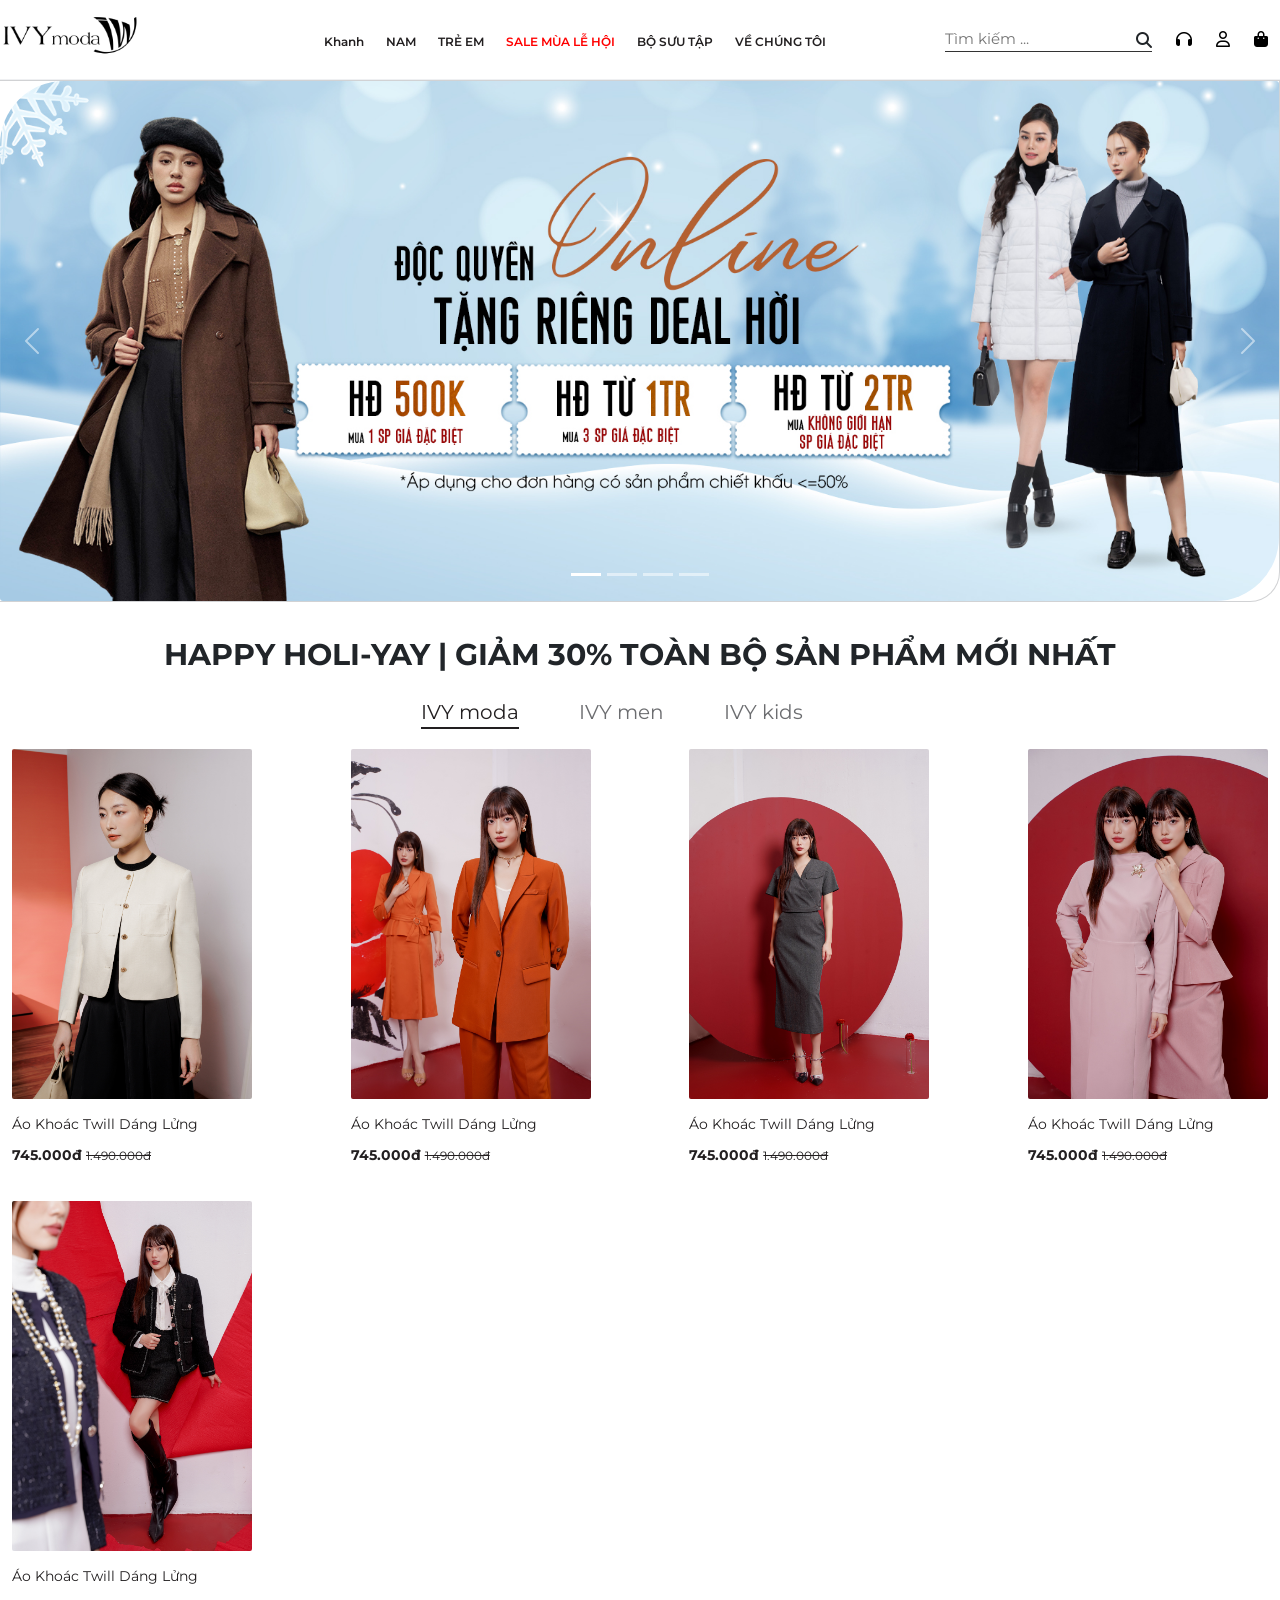
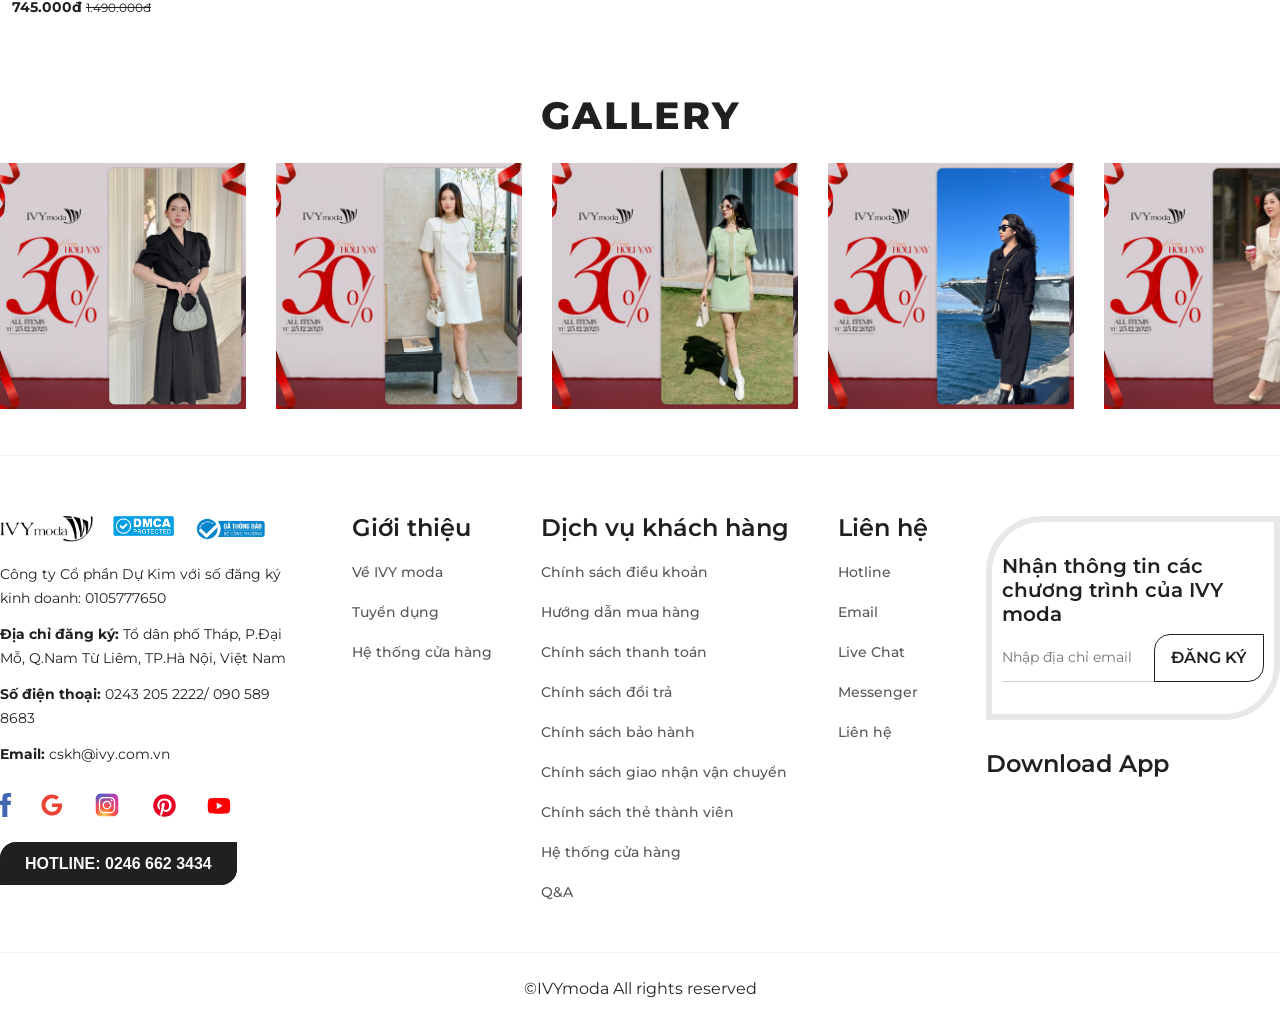
==== commit 84f83e72: "updated" ====
--- a/index.html
+++ b/index.html
@@ -5,7 +5,7 @@
     <meta name="viewport" content="width=device-width, initial-scale=1.0">
     <link href="https://cdn.jsdelivr.net/npm/bootstrap@5.3.2/dist/css/bootstrap.min.css" rel="stylesheet" integrity="sha384-T3c6CoIi6uLrA9TneNEoa7RxnatzjcDSCmG1MXxSR1GAsXEV/Dwwykc2MPK8M2HN" crossorigin="anonymous">
     <link rel="stylesheet" href="https://cdn.jsdelivr.net/npm/bootstrap@5.3.2/dist/css/bootstrap.min.css">
-    <link rel="stylesheet" href="../css/style.css">
+    <link rel="stylesheet" href="css/style.css">
     <link rel="stylesheet" href="https://cdnjs.cloudflare.com/ajax/libs/font-awesome/6.5.1/css/all.min.css" integrity="sha512-DTOQO9RWCH3ppGqcWaEA1BIZOC6xxalwEsw9c2QQeAIftl+Vegovlnee1c9QX4TctnWMn13TZye+giMm8e2LwA==" crossorigin="anonymous" referrerpolicy="no-referrer" />
     <link rel="preconnect" href="https://fonts.googleapis.com">
     <link rel="preconnect" href="https://fonts.gstatic.com" crossorigin>
@@ -18,12 +18,12 @@
         <div class="container d-flex">
             <div class="logo">
                 <a href="index.html">
-                    <img src="../images/logo.png" alt="">
+                    <img src="images/logo.png" alt="">
                 </a>
             </div>
             <nav>
                 <div class="menu">
-                    <li><a href="">NỮ</a>
+                    <li><a href="">Khanh</a>
                         <ul class="sub-menu">
                             <ul class="event">
                                 <li><a href="" class="sale">Online SALE tưng bừng - Mừng lễ hội</a></li>
@@ -211,16 +211,16 @@
                 </div>
                 <div class="carousel-inner">
                     <div class="carousel-item active">
-                        <img src="../images/slider/slide1.jpg" class="d-block w-100" alt="...">
+                        <img src="images/slider/slide1.jpg" class="d-block w-100" alt="...">
                     </div>
                     <div class="carousel-item">
-                        <img src="../images/slider/slide2.jpg" class="d-block w-100" alt="...">
+                        <img src="images/slider/slide2.jpg" class="d-block w-100" alt="...">
                     </div>
                     <div class="carousel-item">
-                        <img src="../images/slider/slide3.jpg" class="d-block w-100" alt="...">
+                        <img src="images/slider/slide3.jpg" class="d-block w-100" alt="...">
                     </div>
                     <div class="carousel-item">
-                        <img src="../images/slider/slide4.jpg" class="d-block w-100" alt="...">
+                        <img src="images/slider/slide4.jpg" class="d-block w-100" alt="...">
                     </div>
                 </div>
                 <button class="carousel-control-prev justify-content-start ps-3" type="button" data-bs-target="#slider" data-bs-slide="prev">
@@ -250,40 +250,40 @@
                         <div class="cartegory-right-content d-flex">
                             <div class="cartegory-right-content-item">
                                 <div class="images">
-                                    <img src="../images/moda/sp1.1.jpg" alt="">
-                                    <img src="../images/moda/sp1.2.jpg" class="img-hover" alt="">
-                                </div>
-                                <p>Áo Khoác Twill Dáng Lửng</p>
-                                <p><strong>745.000đ </strong><del>1.490.000đ</del></p>
-                            </div>
-                            <div class="cartegory-right-content-item">
-                                <div class="images">
-                                    <img src="../images/moda/sp2.1.jpg" alt="">
-                                    <img src="../images/moda/sp2.2.jpg" class="img-hover" alt="">
-                                </div>
-                                <p>Áo Khoác Twill Dáng Lửng</p>
-                                <p><strong>745.000đ </strong><del>1.490.000đ</del></p>
-                            </div>
-                            <div class="cartegory-right-content-item">
-                                <div class="images">
-                                    <img src="../images/moda/sp3.1.jpg" alt="">
-                                    <img src="../images/moda/sp3.2.jpg" class="img-hover" alt="">
-                                </div>
-                                <p>Áo Khoác Twill Dáng Lửng</p>
-                                <p><strong>745.000đ </strong><del>1.490.000đ</del></p>
-                            </div>
-                            <div class="cartegory-right-content-item">
-                                <div class="images">
-                                    <img src="../images/moda/sp4.1.jpg" alt="">
-                                    <img src="../images/moda/sp4.2.jpg" class="img-hover" alt="">
-                                </div>
-                                <p>Áo Khoác Twill Dáng Lửng</p>
-                                <p><strong>745.000đ </strong><del>1.490.000đ</del></p>
-                            </div>
-                            <div class="cartegory-right-content-item">
-                                <div class="images">
-                                    <img src="../images/moda/sp5.1.jpg" alt="">
-                                    <img src="../images/moda/sp5.2.jpg" class="img-hover" alt="">
+                                    <img src="images/moda/sp1.1.jpg" alt="">
+                                    <img src="images/moda/sp1.2.jpg" class="img-hover" alt="">
+                                </div>
+                                <p>Áo Khoác Twill Dáng Lửng</p>
+                                <p><strong>745.000đ </strong><del>1.490.000đ</del></p>
+                            </div>
+                            <div class="cartegory-right-content-item">
+                                <div class="images">
+                                    <img src="images/moda/sp2.1.jpg" alt="">
+                                    <img src="images/moda/sp2.2.jpg" class="img-hover" alt="">
+                                </div>
+                                <p>Áo Khoác Twill Dáng Lửng</p>
+                                <p><strong>745.000đ </strong><del>1.490.000đ</del></p>
+                            </div>
+                            <div class="cartegory-right-content-item">
+                                <div class="images">
+                                    <img src="images/moda/sp3.1.jpg" alt="">
+                                    <img src="images/moda/sp3.2.jpg" class="img-hover" alt="">
+                                </div>
+                                <p>Áo Khoác Twill Dáng Lửng</p>
+                                <p><strong>745.000đ </strong><del>1.490.000đ</del></p>
+                            </div>
+                            <div class="cartegory-right-content-item">
+                                <div class="images">
+                                    <img src="images/moda/sp4.1.jpg" alt="">
+                                    <img src="images/moda/sp4.2.jpg" class="img-hover" alt="">
+                                </div>
+                                <p>Áo Khoác Twill Dáng Lửng</p>
+                                <p><strong>745.000đ </strong><del>1.490.000đ</del></p>
+                            </div>
+                            <div class="cartegory-right-content-item">
+                                <div class="images">
+                                    <img src="images/moda/sp5.1.jpg" alt="">
+                                    <img src="images/moda/sp5.2.jpg" class="img-hover" alt="">
                                 </div>
                                 <p>Áo Khoác Twill Dáng Lửng</p>
                                 <p><strong>745.000đ </strong><del>1.490.000đ</del></p>
@@ -294,40 +294,40 @@
                         <div class="cartegory-right-content d-flex">
                             <div class="cartegory-right-content-item">
                                 <div class="images">
-                                    <img src="../images/men/sp1.1.jpg" alt="">
-                                    <img src="../images/men/sp1.2.jpg" class="img-hover" alt="">
-                                </div>
-                                <p>Áo Khoác Twill Dáng Lửng</p>
-                                <p><strong>745.000đ </strong><del>1.490.000đ</del></p>
-                            </div>
-                            <div class="cartegory-right-content-item">
-                                <div class="images">
-                                    <img src="../images/men/sp2.1.jpg" alt="">
-                                    <img src="../images/men/sp2.2.jpg" class="img-hover" alt="">
-                                </div>
-                                <p>Áo Khoác Twill Dáng Lửng</p>
-                                <p><strong>745.000đ </strong><del>1.490.000đ</del></p>
-                            </div>
-                            <div class="cartegory-right-content-item">
-                                <div class="images">
-                                    <img src="../images/men/sp3.1.jpg" alt="">
-                                    <img src="../images/men/sp3.2.jpg" class="img-hover" alt="">
-                                </div>
-                                <p>Áo Khoác Twill Dáng Lửng</p>
-                                <p><strong>745.000đ </strong><del>1.490.000đ</del></p>
-                            </div>
-                            <div class="cartegory-right-content-item">
-                                <div class="images">
-                                    <img src="../images/men/sp4.1.jpg" alt="">
-                                    <img src="../images/men/sp4.2.jpg" class="img-hover" alt="">
-                                </div>
-                                <p>Áo Khoác Twill Dáng Lửng</p>
-                                <p><strong>745.000đ </strong><del>1.490.000đ</del></p>
-                            </div>
-                            <div class="cartegory-right-content-item">
-                                <div class="images">
-                                    <img src="../images/men/sp5.1.jpg" alt="">
-                                    <img src="../images/men/sp5.2.jpg" class="img-hover" alt="">
+                                    <img src="images/men/sp1.1.jpg" alt="">
+                                    <img src="images/men/sp1.2.jpg" class="img-hover" alt="">
+                                </div>
+                                <p>Áo Khoác Twill Dáng Lửng</p>
+                                <p><strong>745.000đ </strong><del>1.490.000đ</del></p>
+                            </div>
+                            <div class="cartegory-right-content-item">
+                                <div class="images">
+                                    <img src="images/men/sp2.1.jpg" alt="">
+                                    <img src="images/men/sp2.2.jpg" class="img-hover" alt="">
+                                </div>
+                                <p>Áo Khoác Twill Dáng Lửng</p>
+                                <p><strong>745.000đ </strong><del>1.490.000đ</del></p>
+                            </div>
+                            <div class="cartegory-right-content-item">
+                                <div class="images">
+                                    <img src="images/men/sp3.1.jpg" alt="">
+                                    <img src="images/men/sp3.2.jpg" class="img-hover" alt="">
+                                </div>
+                                <p>Áo Khoác Twill Dáng Lửng</p>
+                                <p><strong>745.000đ </strong><del>1.490.000đ</del></p>
+                            </div>
+                            <div class="cartegory-right-content-item">
+                                <div class="images">
+                                    <img src="images/men/sp4.1.jpg" alt="">
+                                    <img src="images/men/sp4.2.jpg" class="img-hover" alt="">
+                                </div>
+                                <p>Áo Khoác Twill Dáng Lửng</p>
+                                <p><strong>745.000đ </strong><del>1.490.000đ</del></p>
+                            </div>
+                            <div class="cartegory-right-content-item">
+                                <div class="images">
+                                    <img src="images/men/sp5.1.jpg" alt="">
+                                    <img src="images/men/sp5.2.jpg" class="img-hover" alt="">
                                 </div>
                                 <p>Áo Khoác Twill Dáng Lửng</p>
                                 <p><strong>745.000đ </strong><del>1.490.000đ</del></p>
@@ -338,40 +338,40 @@
                         <div class="cartegory-right-content d-flex">
                             <div class="cartegory-right-content-item">
                                 <div class="images">
-                                    <img src="../images/kids/sp1.1.jpg" alt="">
-                                    <img src="../images/kids/sp1.2.jpg" class="img-hover" alt="">
-                                </div>
-                                <p>Áo Khoác Twill Dáng Lửng</p>
-                                <p><strong>745.000đ </strong><del>1.490.000đ</del></p>
-                            </div>
-                            <div class="cartegory-right-content-item">
-                                <div class="images">
-                                    <img src="../images/kids/sp2.1.jpg" alt="">
-                                    <img src="../images/kids/sp2.2.jpg" class="img-hover" alt="">
-                                </div>
-                                <p>Áo Khoác Twill Dáng Lửng</p>
-                                <p><strong>745.000đ </strong><del>1.490.000đ</del></p>
-                            </div>
-                            <div class="cartegory-right-content-item">
-                                <div class="images">
-                                    <img src="../images/kids/sp3.1.jpg" alt="">
-                                    <img src="../images/kids/sp3.2.jpg" class="img-hover" alt="">
-                                </div>
-                                <p>Áo Khoác Twill Dáng Lửng</p>
-                                <p><strong>745.000đ </strong><del>1.490.000đ</del></p>
-                            </div>
-                            <div class="cartegory-right-content-item">
-                                <div class="images">
-                                    <img src="../images/kids/sp4.1.jpg" alt="">
-                                    <img src="../images/kids/sp4.2.jpg" class="img-hover" alt="">
-                                </div>
-                                <p>Áo Khoác Twill Dáng Lửng</p>
-                                <p><strong>745.000đ </strong><del>1.490.000đ</del></p>
-                            </div>
-                            <div class="cartegory-right-content-item">
-                                <div class="images">
-                                    <img src="../images/kids/sp5.1.jpg" alt="">
-                                    <img src="../images/kids/sp5.2.jpg" class="img-hover" alt="">
+                                    <img src="images/kids/sp1.1.jpg" alt="">
+                                    <img src="images/kids/sp1.2.jpg" class="img-hover" alt="">
+                                </div>
+                                <p>Áo Khoác Twill Dáng Lửng</p>
+                                <p><strong>745.000đ </strong><del>1.490.000đ</del></p>
+                            </div>
+                            <div class="cartegory-right-content-item">
+                                <div class="images">
+                                    <img src="images/kids/sp2.1.jpg" alt="">
+                                    <img src="images/kids/sp2.2.jpg" class="img-hover" alt="">
+                                </div>
+                                <p>Áo Khoác Twill Dáng Lửng</p>
+                                <p><strong>745.000đ </strong><del>1.490.000đ</del></p>
+                            </div>
+                            <div class="cartegory-right-content-item">
+                                <div class="images">
+                                    <img src="images/kids/sp3.1.jpg" alt="">
+                                    <img src="images/kids/sp3.2.jpg" class="img-hover" alt="">
+                                </div>
+                                <p>Áo Khoác Twill Dáng Lửng</p>
+                                <p><strong>745.000đ </strong><del>1.490.000đ</del></p>
+                            </div>
+                            <div class="cartegory-right-content-item">
+                                <div class="images">
+                                    <img src="images/kids/sp4.1.jpg" alt="">
+                                    <img src="images/kids/sp4.2.jpg" class="img-hover" alt="">
+                                </div>
+                                <p>Áo Khoác Twill Dáng Lửng</p>
+                                <p><strong>745.000đ </strong><del>1.490.000đ</del></p>
+                            </div>
+                            <div class="cartegory-right-content-item">
+                                <div class="images">
+                                    <img src="images/kids/sp5.1.jpg" alt="">
+                                    <img src="images/kids/sp5.2.jpg" class="img-hover" alt="">
                                 </div>
                                 <p>Áo Khoác Twill Dáng Lửng</p>
                                 <p><strong>745.000đ </strong><del>1.490.000đ</del></p>
@@ -386,19 +386,19 @@
                 <div class="list-gallery-items">
                     <ul class="items d-flex">
                         <li>
-                            <img src="../images/galery/galery1.jpg"alt="">
-                        </li>
-                        <li>
-                            <img src="../images/galery/galery2.jpg" alt="">
-                        </li>
-                        <li>
-                            <img src="../images/galery/galery3.jpg" alt="">
-                        </li>
-                        <li>
-                            <img src="../images/galery/galery4.jpg" alt="">
-                        </li>
-                        <li>
-                            <img src="../images/galery/galery5.jpg" alt=""    >
+                            <img src="images/galery/galery1.jpg"alt="">
+                        </li>
+                        <li>
+                            <img src="images/galery/galery2.jpg" alt="">
+                        </li>
+                        <li>
+                            <img src="images/galery/galery3.jpg" alt="">
+                        </li>
+                        <li>
+                            <img src="images/galery/galery4.jpg" alt="">
+                        </li>
+                        <li>
+                            <img src="images/galery/galery5.jpg" alt=""    >
                         </li>
                     </ul>
                 </div>
@@ -412,13 +412,13 @@
                 <div class="left-footer">
                     <div class="top-left">
                         <a href="">
-                            <img src="../images/footer/logo-footer.png" alt="">
+                            <img src="images/footer/logo-footer.png" alt="">
                         </a>
                         <a href="https://www.dmca.com/Protection/Status.aspx?ID=0cfdeac4-6e7f-4fca-941f-57a0a0962777&refurl=https://ivymoda.com/">
-                            <img src="../images/footer/footer1.png" alt="">
+                            <img src="images/footer/footer1.png" alt="">
                         </a>
                         <a href="http://online.gov.vn/Home/WebDetails/36596?AspxAutoDetectCookieSupport=1">
-                            <img src="../images/footer/footer2.png" alt="">
+                            <img src="images/footer/footer2.png" alt="">
                         </a>
                     </div>
                     <p>Công ty Cổ phần Dự Kim với số đăng ký kinh doanh: 0105777650</p>
@@ -428,27 +428,27 @@
                     <ul class="list-social">
                         <li>
                             <a href="https://www.facebook.com/thoitrangivymoda/">
-                                <img id="fb" src="../images/footer/ic_fb.svg" alt="">
+                                <img id="fb" src="images/footer/ic_fb.svg" alt="">
                             </a>
                         </li>
                         <li>
                             <a href="https://ivymoda.com/">
-                                <img id="gg" src="../images/footer/ic_gg.svg" alt="">
+                                <img id="gg" src="images/footer/ic_gg.svg" alt="">
                             </a>
                         </li>
                         <li>
                             <a href="https://www.instagram.com/ivy_moda/">
-                                <img id="ins" src="../images/footer/ic_instagram.svg" alt="">
+                                <img id="ins" src="images/footer/ic_instagram.svg" alt="">
                             </a>
                         </li>
                         <li>
                             <a href="https://www.pinterest.com/ivymoda/_saved/">
-                                <img id="pin" src="../images/footer/ic_pinterest.svg" alt="">
+                                <img id="pin" src="images/footer/ic_pinterest.svg" alt="">
                             </a>
                         </li>
                         <li>
                             <a href="https://www.youtube.com/user/thoitrangivymoda">
-                                <img id="yt" src="../images/footer/ic_ytb.svg" alt="">
+                                <img id="yt" src="images/footer/ic_ytb.svg" alt="">
                             </a>
                         </li>   
                     </ul>
@@ -564,6 +564,6 @@
         <div class="coppy-right">©IVYmoda All rights reserved</div>
     </footer>
     <script src="https://cdn.jsdelivr.net/npm/bootstrap@5.3.2/dist/js/bootstrap.bundle.min.js"></script>
-    <script src="../js/script.js"></script>
+    <script src="js/script.js"></script>
 </body>
 </html>
--- a/css/style.css
+++ b/css/style.css
@@ -10,8 +10,11 @@
 }
 .container{
     max-width: 1400px;
-    border-bottom: 0.8px solid #ccc;
+    border-bottom: 0.8px solid #eff0f2;
     padding: 0;
+}
+main .container{
+    padding-bottom: 30px;
 }
 ul{
     padding-left: 0;
@@ -551,7 +554,6 @@
 /* Product */
 .product-top{
     margin: 5px 0 40px;
-    border-top: 0.2px solid #eff0f2;
     border-bottom: 0.2px solid #eff0f2;
     font-size: 13px;
 }
@@ -1418,7 +1420,6 @@
 .main-login{
     justify-content: space-around;
     padding-top: 20px;
-    border-top: 1px solid #ccc;
     position: relative;
 }
 .main-login::before{
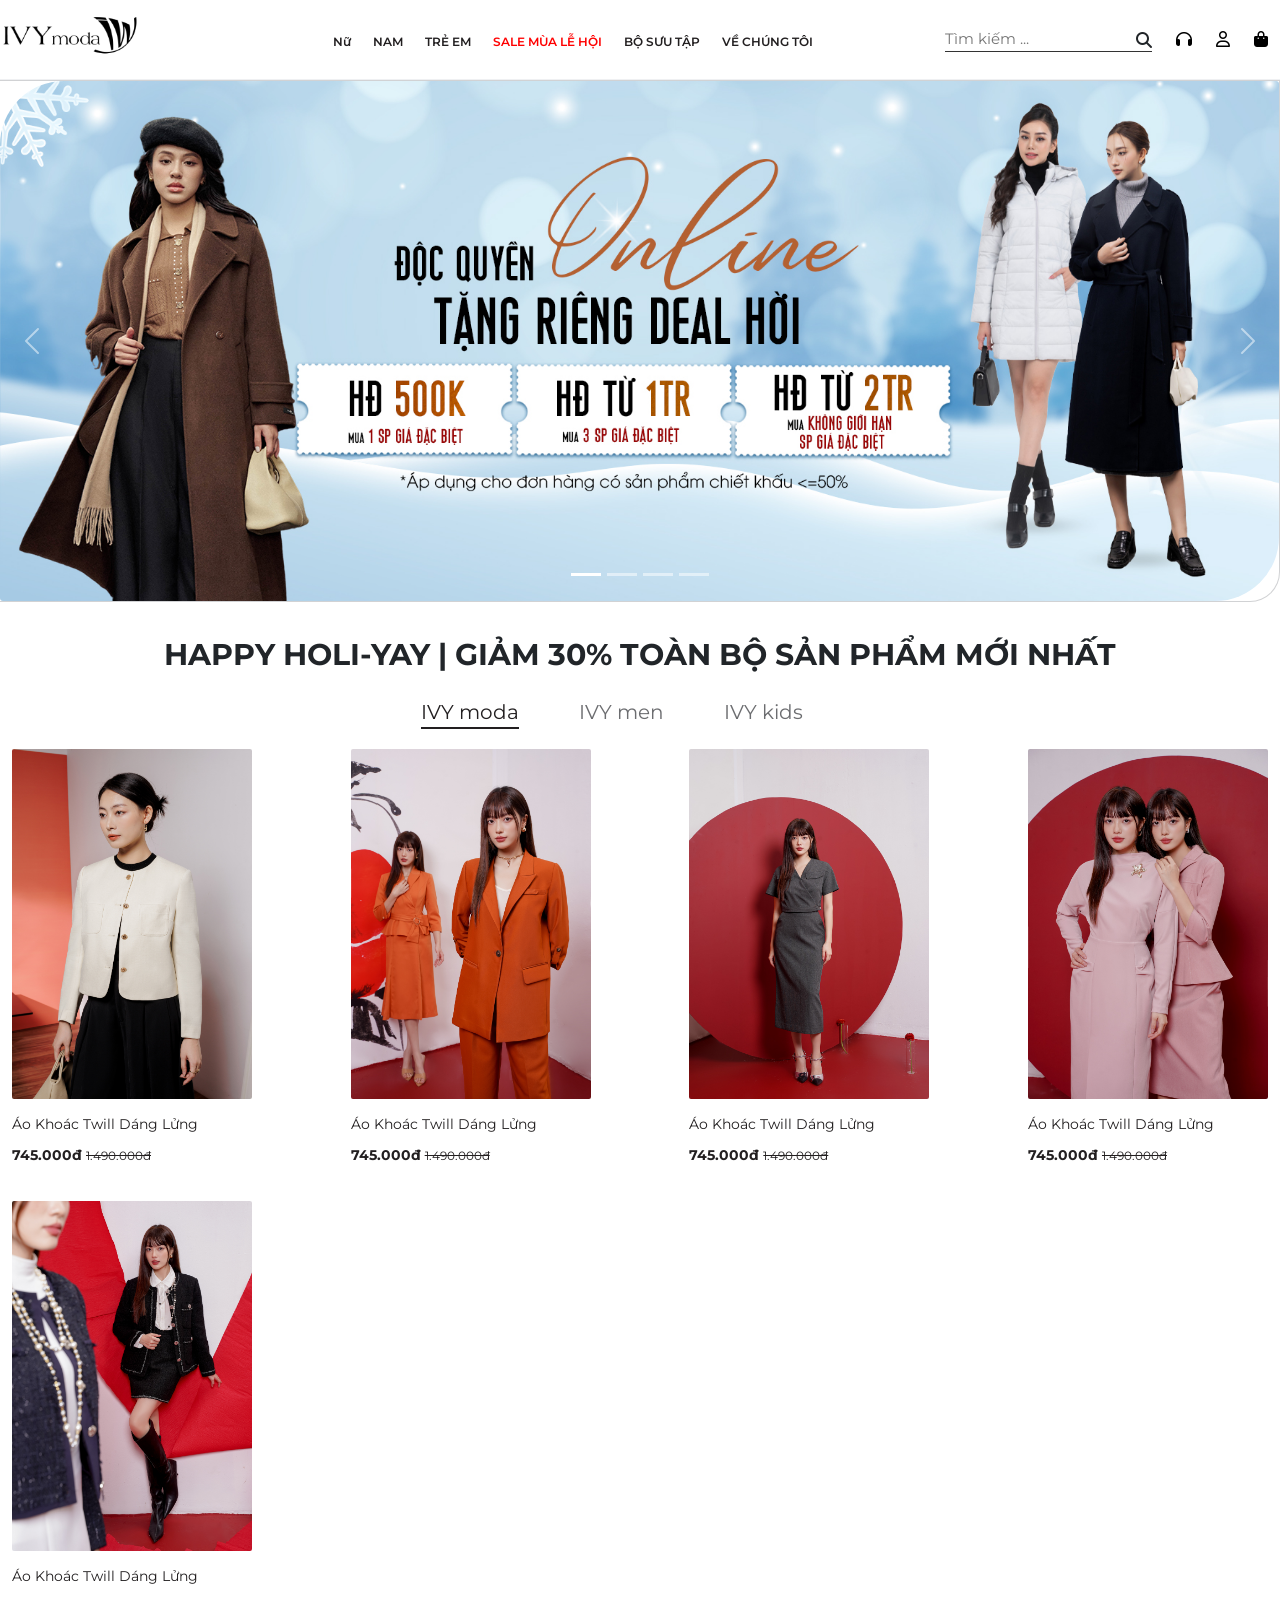
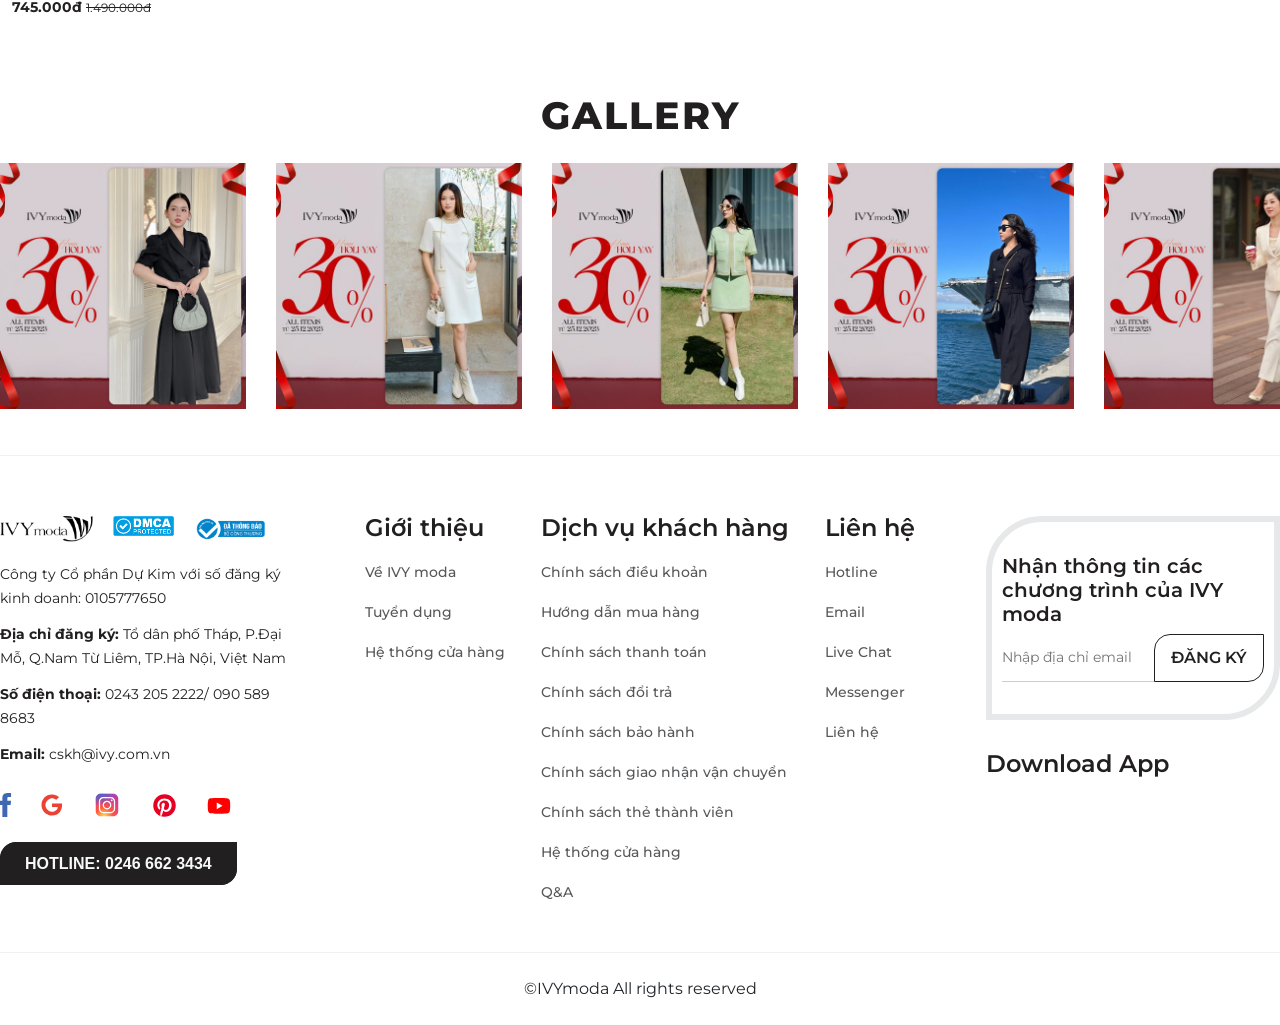
==== commit 3b8ec47c: "updated" ====
--- a/index.html
+++ b/index.html
@@ -23,11 +23,11 @@
             </div>
             <nav>
                 <div class="menu">
-                    <li><a href="">Khanh</a>
+                    <li><a href="">Nữ</a>
                         <ul class="sub-menu">
                             <ul class="event">
                                 <li><a href="" class="sale">Online SALE tưng bừng - Mừng lễ hội</a></li>
-                                <li><a href="cartegory.html">NEW ARRIVAL</a></li>
+                                <li><a href="../cartegory.html">NEW ARRIVAL</a></li>
                                 <li><a href="" class="sale">Online Exclusive</a></li>
                                 <li><a href="">SEASON - MIỀN NAM</a></li>
                                 <li><a href="">MOMENT OF BLISS</a></li>
@@ -195,8 +195,8 @@
             <div class="others">
                 <li><input type="text" placeholder="Tìm kiếm ..." class="search-form"><i class="fa-solid fa-magnifying-glass"></i></li>
                 <li><a href=""><i class="fa-solid fa-headphones"></i></a></li> 
-                <li><a href="login.html"><i class="fa-regular fa-user"></i></a></li>
-                <li><a href="cart.html"><i class="fa-solid fa-bag-shopping"></i></a></li>
+                <li><a href="../login.html"><i class="fa-regular fa-user"></i></a></li>
+                <li><a href="../cart.html"><i class="fa-solid fa-bag-shopping"></i></a></li>
             </div>
         </div>
     </header>   
--- a/css/style.css
+++ b/css/style.css
@@ -1579,7 +1579,7 @@
     font-family: 'Roboto', sans-serif;
 }
 .center-footer{
-    width: 45%;
+    width: 43%;
     display: flex;
     justify-content: space-between;
 }
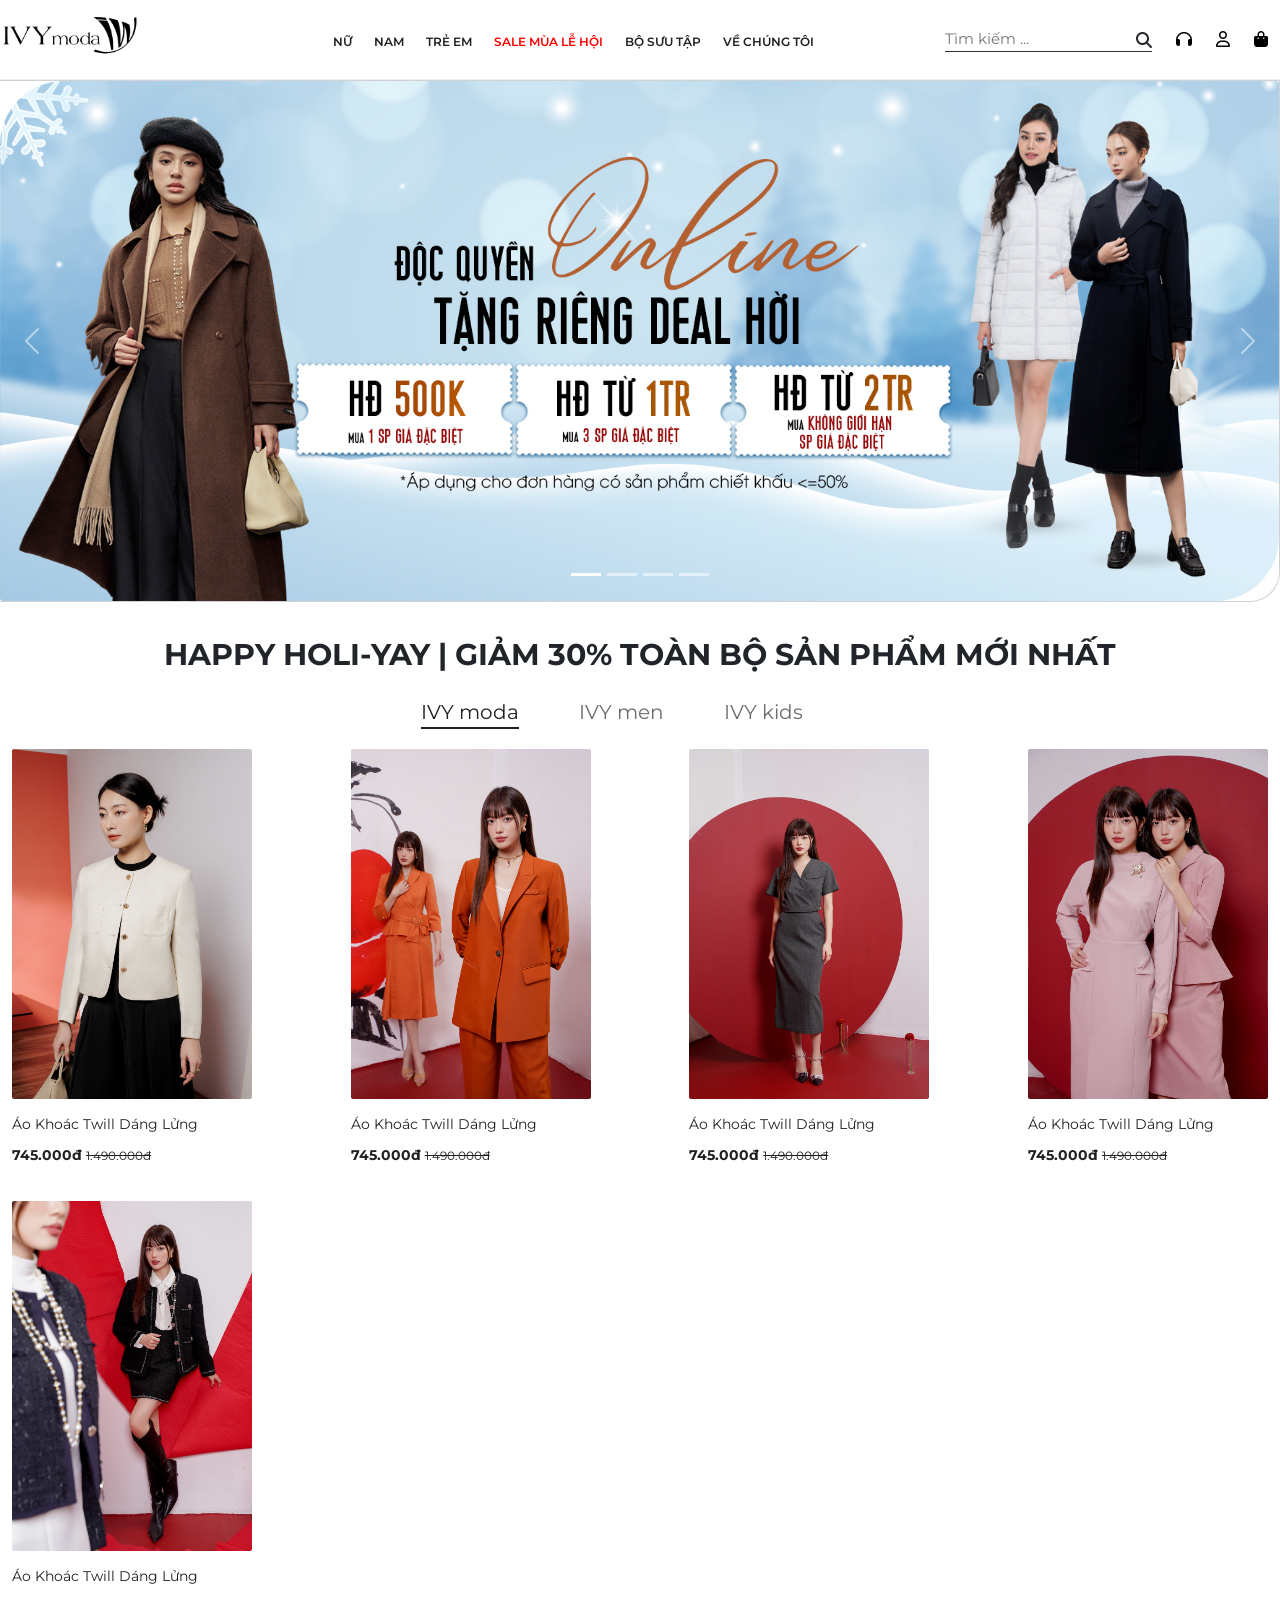
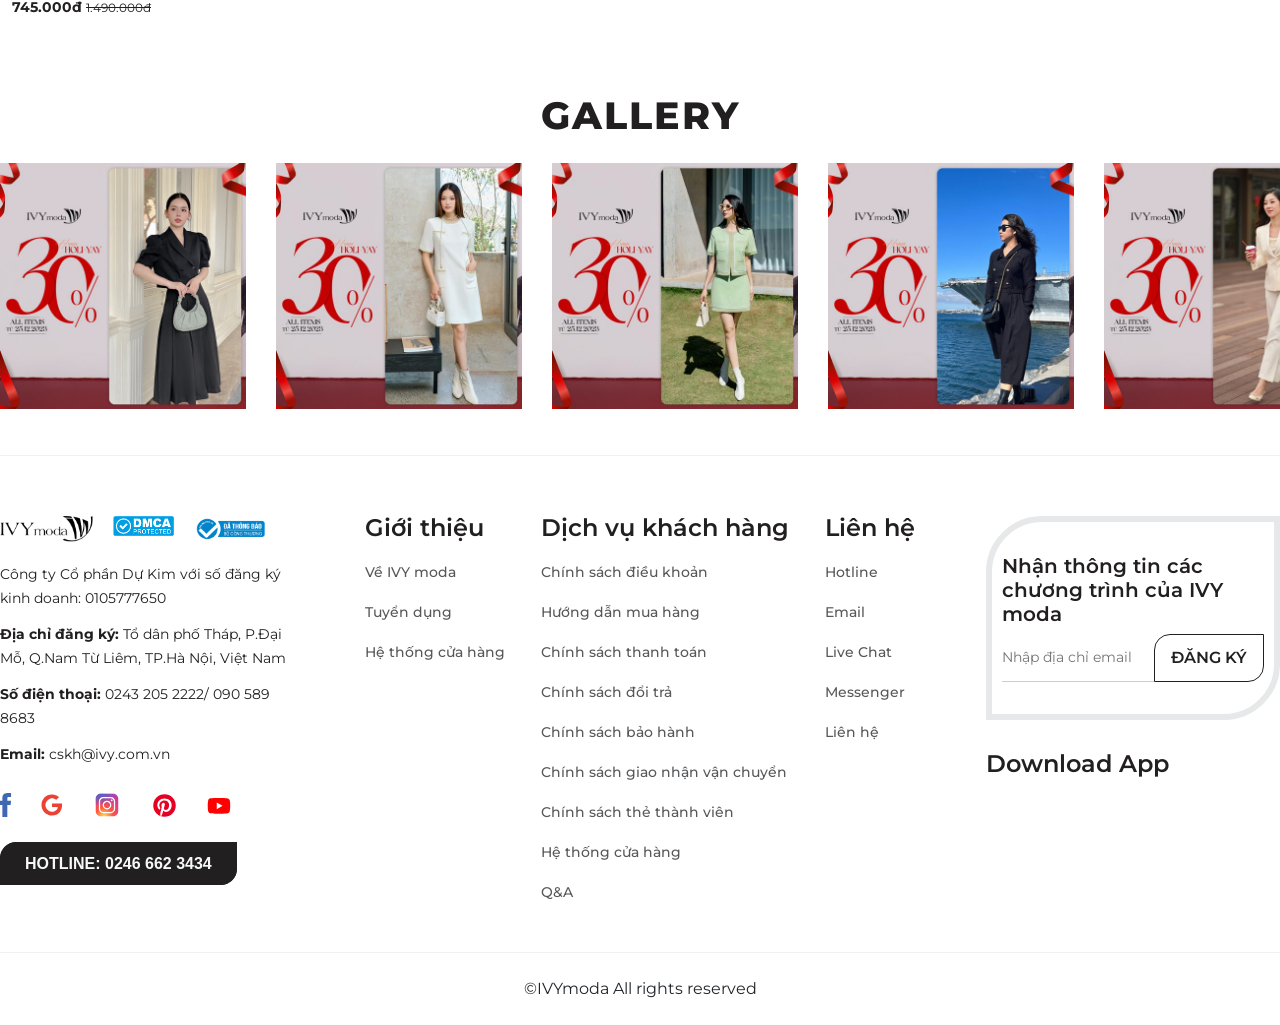
==== commit 0908d7af: "updated" ====
--- a/index.html
+++ b/index.html
@@ -23,11 +23,11 @@
             </div>
             <nav>
                 <div class="menu">
-                    <li><a href="">Nữ</a>
+                    <li><a href="">NỮ</a>
                         <ul class="sub-menu">
                             <ul class="event">
                                 <li><a href="" class="sale">Online SALE tưng bừng - Mừng lễ hội</a></li>
-                                <li><a href="../cartegory.html">NEW ARRIVAL</a></li>
+                                <li><a href="html/cartegory.html">NEW ARRIVAL</a></li>
                                 <li><a href="" class="sale">Online Exclusive</a></li>
                                 <li><a href="">SEASON - MIỀN NAM</a></li>
                                 <li><a href="">MOMENT OF BLISS</a></li>
@@ -195,8 +195,8 @@
             <div class="others">
                 <li><input type="text" placeholder="Tìm kiếm ..." class="search-form"><i class="fa-solid fa-magnifying-glass"></i></li>
                 <li><a href=""><i class="fa-solid fa-headphones"></i></a></li> 
-                <li><a href="../login.html"><i class="fa-regular fa-user"></i></a></li>
-                <li><a href="../cart.html"><i class="fa-solid fa-bag-shopping"></i></a></li>
+                <li><a href="html/login.html"><i class="fa-regular fa-user"></i></a></li>
+                <li><a href="html/cart.html"><i class="fa-solid fa-bag-shopping"></i></a></li>
             </div>
         </div>
     </header>   
--- a/css/style.css
+++ b/css/style.css
@@ -475,6 +475,7 @@
 }
 .cartegory-top{
     font-size: 14px;
+    border-bottom: 1px solid #F7F8F9;
 }
 .cartegory-top p, .cartegory-top a{
     font-size: 14px;
